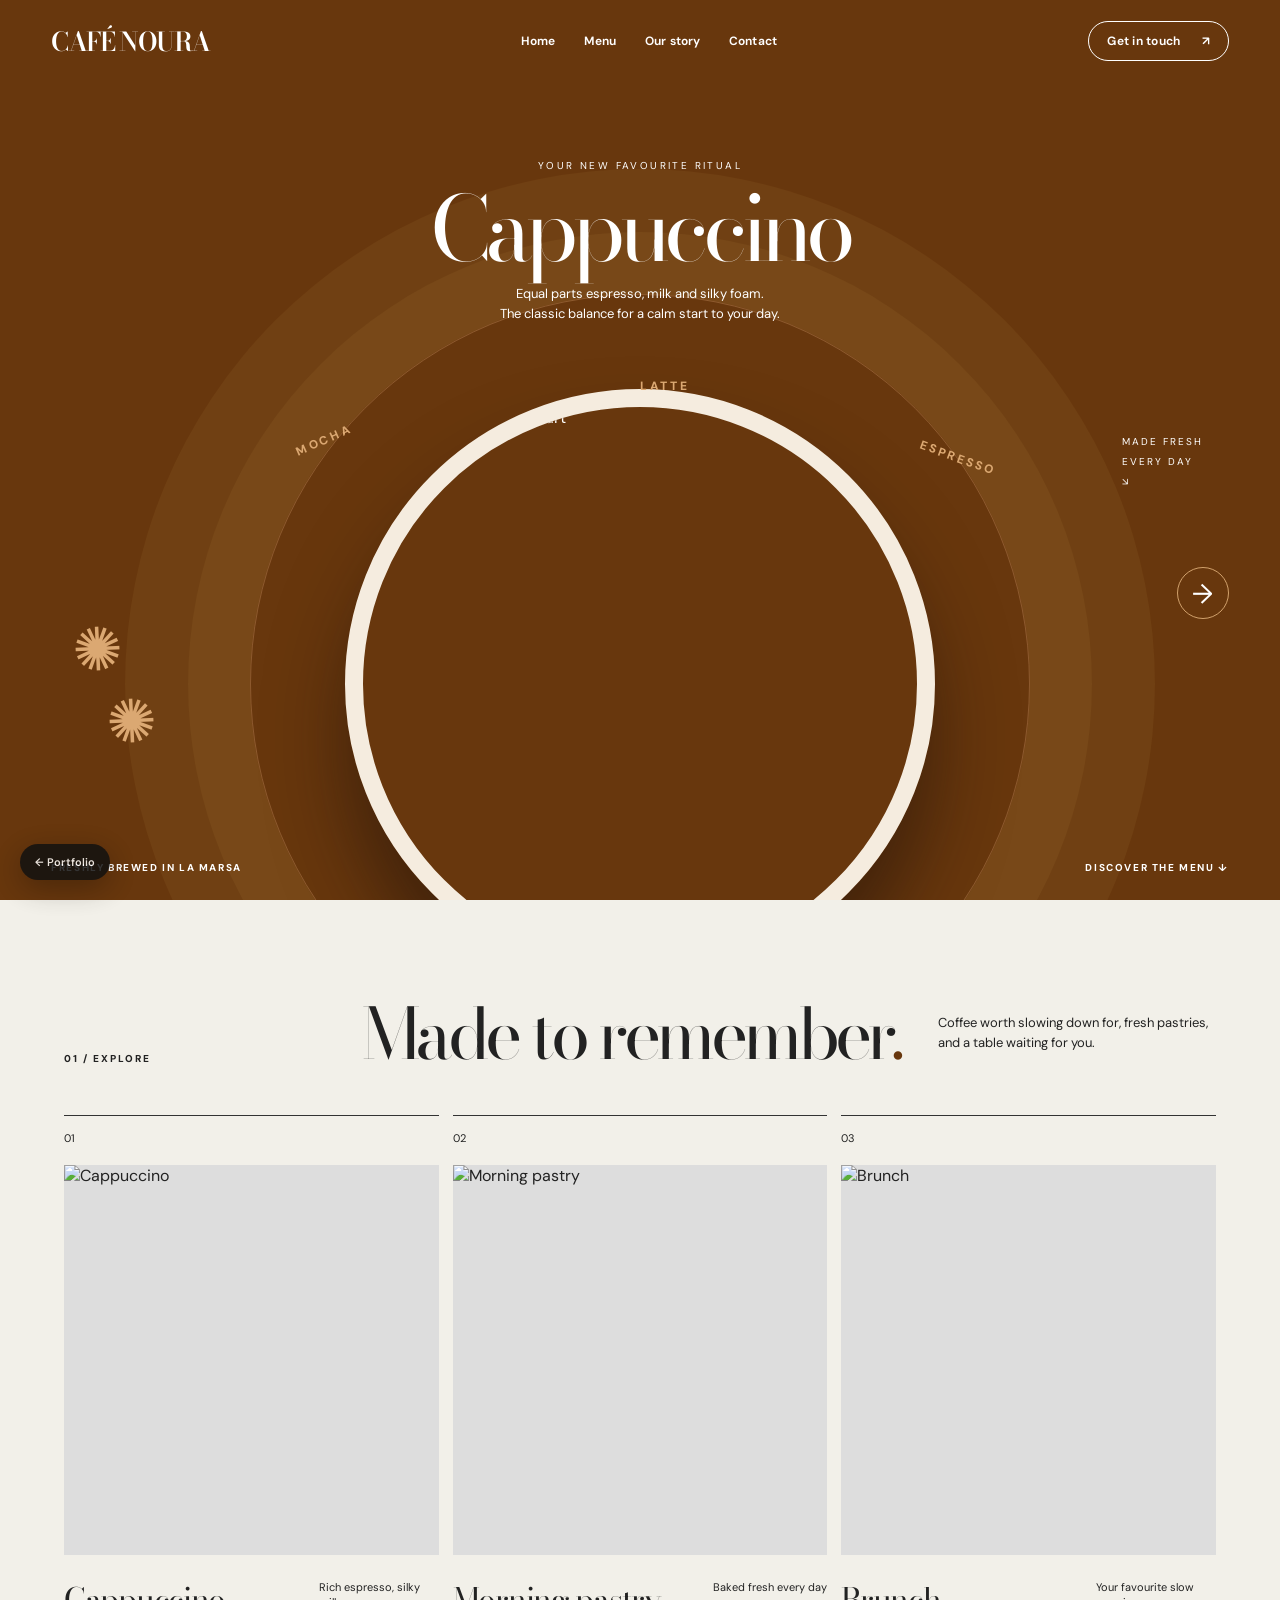
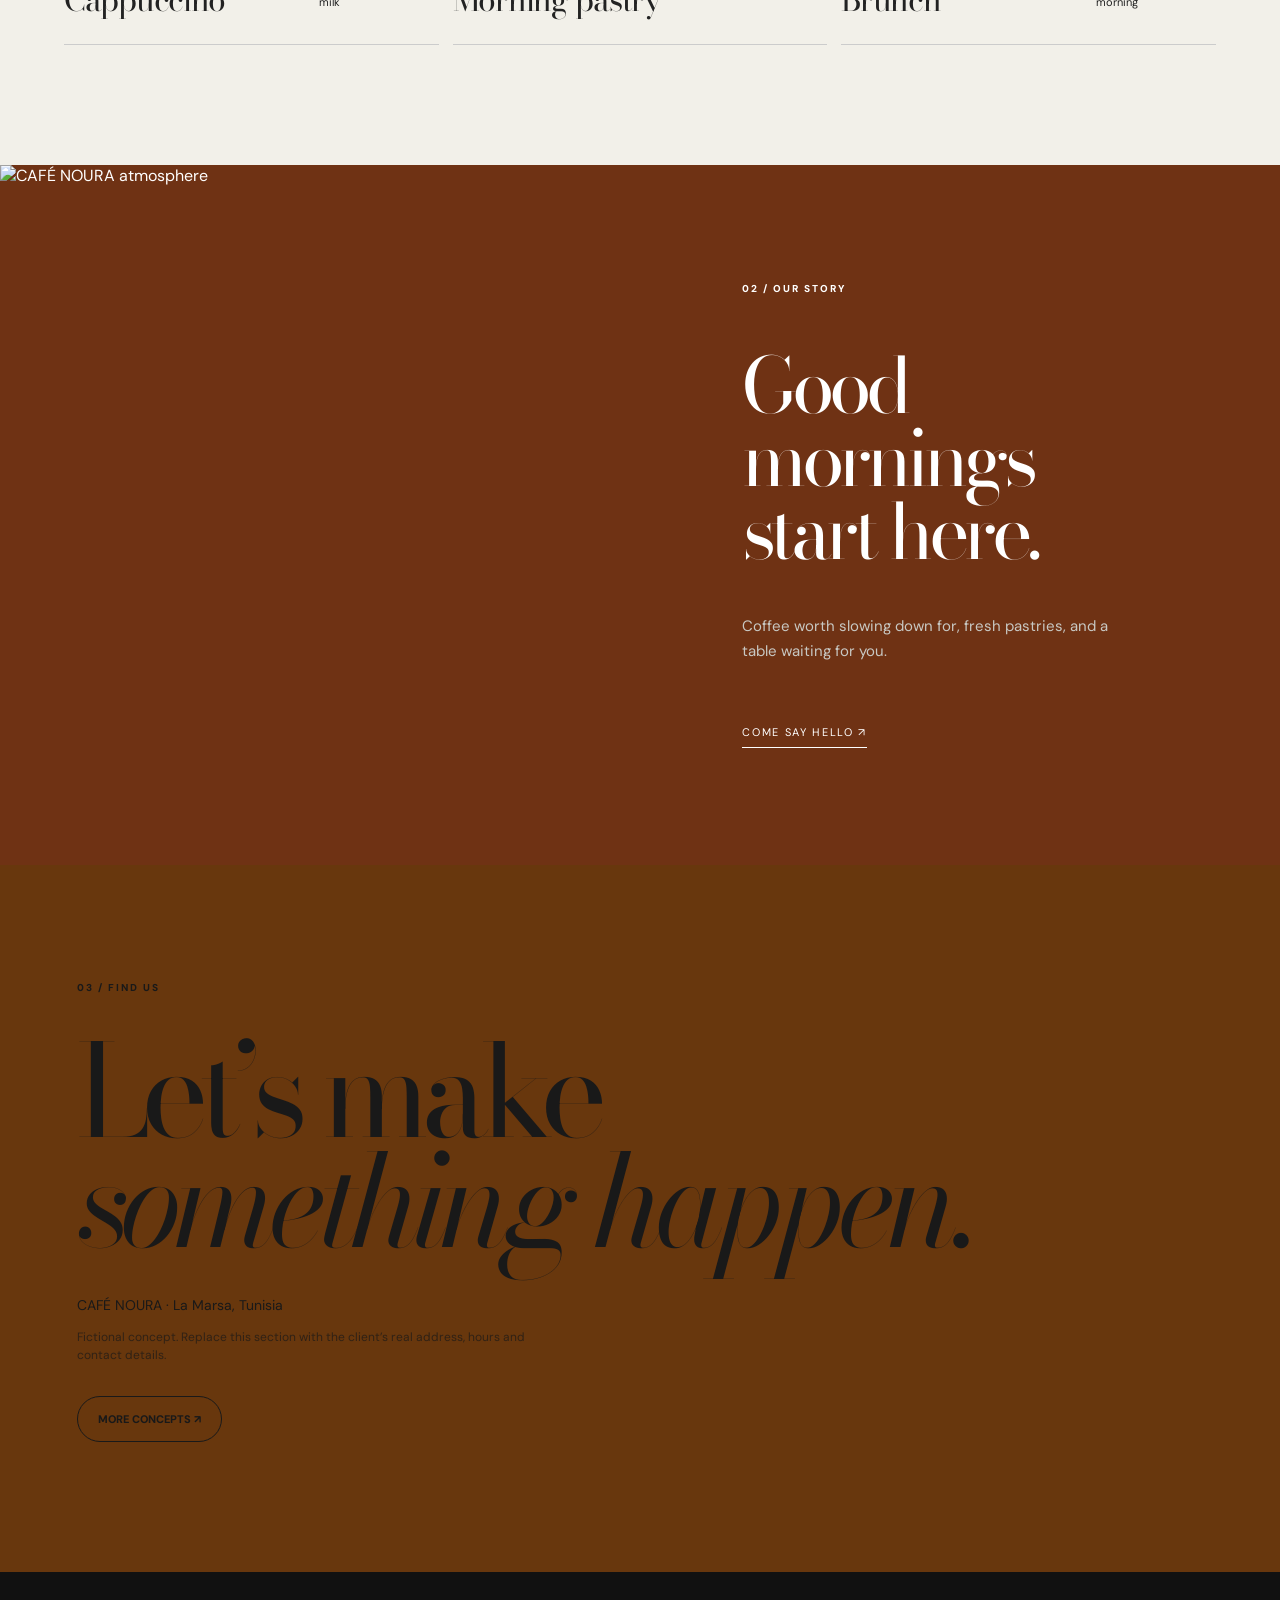
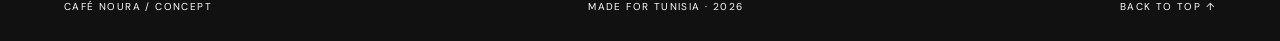
==== demo.html @ c7e1e4da "Refresh published Brasa assets and portfolio preview" ====
<!doctype html>
<html lang="en">
<head>
  <meta charset="utf-8">
  <meta name="viewport" content="width=device-width, initial-scale=1">
  <meta name="theme-color" content="#111111">
  <meta name="description" content="A fictional website concept for a Tunisian business.">
  <title>Website concept — Ahmed Htira</title>
  <link rel="preconnect" href="https://fonts.googleapis.com">
  <link rel="preconnect" href="https://fonts.gstatic.com" crossorigin>
  <link href="https://fonts.googleapis.com/css2?family=Archivo+Black&family=Bodoni+Moda:ital,opsz,wght@0,6..96,400;1,6..96,400&family=DM+Sans:wght@400;500;600;700;800;900&display=swap" rel="stylesheet">
  <link rel="stylesheet" href="demo-v2.css?v=5">
</head>
<body>
  <a class="back-portfolio" href="index.html#work">← Portfolio</a>
  <main id="app"></main>
  <script src="data-v2.js?v=5"></script>
  <script src="demo-v2.js?v=4"></script>
</body>
</html>
---- demo-v2.css ----
:root{font-family:"DM Sans",sans-serif;color:#161714;background:#f2f0e9;scroll-behavior:smooth}
*{box-sizing:border-box}body{margin:0}a{color:inherit;text-decoration:none}img{display:block;width:100%;height:100%;object-fit:cover}button{font:inherit}
.demo-body{overflow-x:hidden}.design{overflow:hidden}.hero{position:relative;min-height:760px;height:100svh;max-height:1050px;isolation:isolate;overflow:hidden}.hero h1,.hero p{margin:0}
.brand-nav{position:absolute;z-index:25;top:0;left:0;right:0;min-height:82px;padding:20px clamp(24px,4vw,72px);display:flex;align-items:center;justify-content:space-between;gap:22px;color:inherit;font-size:12px;font-weight:650;letter-spacing:.02em}
.brand-nav .brand{font-size:22px;font-weight:850;letter-spacing:-.07em;white-space:nowrap}.brand-nav nav{display:flex;gap:28px;align-items:center}.brand-nav nav a{transition:opacity .2s}.brand-nav nav a:hover{opacity:.55}.nav-action{border:1px solid currentColor;border-radius:60px;padding:11px 18px;white-space:nowrap}.nav-action span{margin-left:18px}.nav-light{color:white}
.hero-foot{position:absolute;z-index:8;bottom:26px;left:4vw;right:4vw;display:flex;justify-content:space-between;font-size:10px;font-weight:750;letter-spacing:.16em}
.back-portfolio{position:fixed;bottom:20px;left:20px;z-index:100;background:#111;color:#fff;padding:11px 15px;border-radius:50px;font:600 11px "DM Sans",sans-serif;box-shadow:0 8px 30px #0005;opacity:.85}.back-portfolio:hover{opacity:1}
.hero-lowlight{background:#090907;color:#f6f0e6}.hero-lowlight .brand-nav{background:#eee7db;color:#171511;min-height:74px}.hero-lowlight .brand{font-family:"Bodoni Moda",serif;font-weight:500;letter-spacing:-.08em;font-size:31px}.hero-lowlight .nav-action{border-color:#111}
.low-gallery{position:absolute;inset:74px 0 0;display:grid;grid-template-columns:28% 44% 28%;filter:brightness(.56)}.low-panel{background-size:cover;background-position:center}.low-left{background-position:65% center;filter:sepia(.3)}.low-center{filter:saturate(1.15)}.low-right{background-position:20% center;filter:hue-rotate(25deg)}
.hero-lowlight:after{content:"";position:absolute;inset:45% 0 0;background:linear-gradient(transparent,#080706dd 75%)}.low-topnote{position:absolute;top:118px;left:4%;right:4%;z-index:4;display:flex;justify-content:space-between;font-size:11px;letter-spacing:.24em}.low-wordmark{position:absolute;left:50%;top:30%;transform:translate(-50%,-50%);z-index:3;display:flex;gap:.12em;font-family:"Bodoni Moda",serif;font-size:clamp(105px,16vw,290px);font-weight:400;line-height:.8;letter-spacing:-.12em;white-space:nowrap;mix-blend-mode:screen;opacity:.9}.low-caption{position:absolute;bottom:96px;left:7%;right:7%;z-index:5;display:flex;align-items:end;justify-content:space-between}.low-caption p{font-size:11px;letter-spacing:.3em;margin-bottom:20px}.low-caption h1{font:400 clamp(65px,9.8vw,170px)/.82 "Bodoni Moda",serif;letter-spacing:-.08em}.low-caption h1 i{font-weight:400}.round-arrow{display:grid;place-items:center;border:1px solid #fffc;width:90px;height:90px;border-radius:50%;font-size:35px;transition:background .3s}.round-arrow:hover{background:#fff;color:#111}
.hero-aura{background:#050606;color:#f7f4ed}.hero-aura .brand{font-family:"Bodoni Moda",serif;letter-spacing:-.05em;font-weight:400;font-size:27px}.aura-image{position:absolute;inset:25% 19% 0;background-size:cover;background-position:center 64%;filter:grayscale(.3) brightness(.5)}.aura-shade{position:absolute;inset:0;background:linear-gradient(90deg,#050606 0%,transparent 30%,transparent 75%,#050606 100%),linear-gradient(0deg,#050606 0%,transparent 55%,#05060699 100%)}.aura-topline{position:absolute;top:123px;left:0;right:0;text-align:center;font-size:10px;letter-spacing:.32em}.aura-topline span{padding:0 20px}.hero-aura h1{position:absolute;z-index:3;top:18%;left:0;right:0;text-align:center;font:400 clamp(76px,10.5vw,170px)/.86 "Bodoni Moda",serif;letter-spacing:-.075em}.hero-aura h1 em{font-size:.49em;font-style:italic;letter-spacing:-.05em}.aura-left,.aura-right{position:absolute;z-index:4;bottom:105px;width:260px}.aura-left{left:5%}.aura-right{right:5%;text-align:right}.aura-left small,.aura-right small{font-size:10px;letter-spacing:.18em}.aura-left strong{display:block;font:400 36px "Bodoni Moda",serif;margin:20px 0 8px}.aura-left p,.aura-right p{font-size:12px;line-height:1.5;color:#c5c2bb}.aura-right a{display:inline-block;border-bottom:1px solid #e2d8c8;margin-top:25px;font-size:10px;letter-spacing:.13em;padding-bottom:7px}
.hero-brasa{background:#68370d;color:#fff}.hero-brasa .brand{font:600 26px "Bodoni Moda",serif;letter-spacing:-.06em}.brasa-heading{position:absolute;z-index:5;top:17%;width:100%;text-align:center}.brasa-heading small{font-size:10px;letter-spacing:.24em}.brasa-heading h1{font:400 clamp(65px,7vw,120px)/1 "Bodoni Moda",serif;letter-spacing:-.07em;margin:10px 0}.brasa-heading p{font-size:13px;line-height:1.55;max-width:440px;margin:auto}.brasa-ring{position:absolute;left:50%;top:76%;width:min(70vw,780px);aspect-ratio:1;transform:translate(-50%,-50%);border:1px solid #ae794b88;border-radius:50%;box-shadow:0 0 0 62px #c0915118,0 0 0 125px #c0915118}.brasa-cup{position:absolute;z-index:3;left:50%;top:76%;width:min(51vw,590px);aspect-ratio:1;transform:translate(-50%,-50%);border-radius:50%;overflow:hidden;box-shadow:0 55px 75px #1f100a88;border:18px solid #f5ecdf}.brasa-cup img{object-position:center}.coffee-word{position:absolute;z-index:4;color:#dba872;font-size:12px;letter-spacing:.22em;font-weight:800}.word-one{left:23%;top:48%;transform:rotate(-24deg)}.word-two{right:22%;top:50%;transform:rotate(20deg)}.word-three{top:42%;left:50%}.brasa-beans{position:absolute;left:7%;bottom:15%;font-size:60px;color:#dba872;transform:rotate(-25deg)}.brasa-side{position:absolute;right:6%;top:48%;font-size:10px;line-height:2;letter-spacing:.2em}.brasa-next{position:absolute;right:4%;top:63%;border:1px solid #d1a16c;border-radius:50%;width:52px;height:52px;display:grid;place-items:center;color:#fff;font-size:27px}
.hero-bruma{background:#dce3f6;color:#151a34}.hero-bruma .brand{font-weight:700;letter-spacing:-.09em;font-size:27px}.bruma-giant{position:absolute;top:24%;left:1.5%;font-size:clamp(130px,18vw,300px);font-weight:800;letter-spacing:-.095em;line-height:.76;white-space:nowrap;color:#b7c2e5}.bruma-figures{position:absolute;inset:18% 9% 17%;display:flex;justify-content:center;align-items:end;gap:2vw}.bruma-figure{position:relative;width:27%;height:70%;overflow:hidden;filter:drop-shadow(0 25px 20px #38436b30)}.bruma-figure img{object-position:center top;mix-blend-mode:multiply}.figure-one{height:69%;transform:translateY(-8%)}.figure-two{height:96%;z-index:3;width:35%}.figure-three{height:76%;transform:translateY(-4%)}.bruma-bottom{position:absolute;z-index:7;bottom:3%;left:4%;right:4%;display:flex;justify-content:space-between;align-items:end}.bruma-bottom span{font-size:10px;letter-spacing:.2em}.bruma-bottom h1{font-size:clamp(44px,6vw,94px);line-height:.95;letter-spacing:-.07em;margin:12px 0}.bruma-bottom p{font-size:12px;max-width:310px}.bruma-explore{font-size:11px;letter-spacing:.16em;border-bottom:1px solid #151a34;padding:0 0 10px}.bruma-explore span{margin-left:30px}
.hero-ripe{background:radial-gradient(circle at 60% 50%,#546621,#243b16 58%,#142510);color:#f6f5d9}.hero-ripe .brand{font-weight:900;font-size:30px;letter-spacing:-.08em}.ripe-giant{position:absolute;top:18%;left:3%;right:0;font-size:clamp(140px,18vw,320px);font-weight:950;letter-spacing:-.09em;line-height:.81;color:#9bba4840;white-space:nowrap}.ripe-glass{position:absolute;z-index:3;right:15%;top:18%;width:38%;height:68%;border-radius:210px 210px 24px 24px;overflow:hidden;box-shadow:0 32px 85px #0b150eaa;transform:rotate(-5deg)}.ripe-glass img{object-position:center;filter:saturate(1.45)}.ripe-copy{position:absolute;z-index:5;left:5%;top:46%;max-width:480px}.ripe-copy small{font-size:10px;letter-spacing:.25em}.ripe-copy h1{font:800 clamp(52px,6vw,100px)/.93 "DM Sans",sans-serif;letter-spacing:-.08em;margin:22px 0}.ripe-copy h1 em{font:italic 400 1.04em "Bodoni Moda",serif}.ripe-copy p{max-width:320px;font-size:13px;line-height:1.55}.ripe-copy a{display:inline-block;margin-top:25px;background:#d9e68c;color:#16250c;border-radius:40px;padding:14px 20px;font-size:11px;font-weight:800}.ripe-fruit{position:absolute;color:#c43334;text-shadow:8px 14px 15px #081607;z-index:6}.fruit-one{top:19%;right:8%;font-size:94px}.fruit-two{bottom:17%;right:4%;font-size:47px}.fruit-three{top:24%;left:4%;font-size:34px}.ripe-flavours{position:absolute;z-index:5;right:4%;bottom:5%;display:flex;gap:22px;font-size:9px;letter-spacing:.14em}
.hero-vyre{background:#e9c5b2;color:#411e18}.hero-vyre .brand{font:italic 32px "Bodoni Moda",serif;letter-spacing:-.07em}.vyre-top{position:absolute;top:17%;left:6%;right:6%;display:flex;justify-content:space-between;font-size:10px;letter-spacing:.2em}.vyre-rail{position:absolute;left:9%;right:9%;top:25%;height:3px;background:#7e564c}.vyre-rail:before,.vyre-rail:after{content:"";position:absolute;top:-10px;height:25px;width:2px;background:#7e564c}.vyre-rail:after{right:0}.vyre-hangers{position:absolute;top:25%;left:16%;right:16%;display:flex;justify-content:space-between;font-size:45px;color:#7b574d;opacity:.8}.vyre-product{position:absolute;z-index:4;top:29%;left:50%;transform:translateX(-50%);height:48%;width:35%;max-width:500px;filter:drop-shadow(20px 24px 12px #7b4b3b55);clip-path:polygon(10% 0,90% 0,100% 10%,100% 100%,0 100%,0 10%)}.vyre-product img{object-position:center 40%}.vyre-name{position:absolute;z-index:5;top:55%;left:8%;font:italic clamp(50px,8vw,130px) "Bodoni Moda",serif;letter-spacing:-.09em;color:#a56d5e;opacity:.7}.vyre-bottom{position:absolute;z-index:6;bottom:8%;left:0;right:0;text-align:center}.vyre-bottom span{font-size:10px;letter-spacing:.2em}.vyre-bottom h1{font:italic 400 clamp(50px,6vw,100px) "Bodoni Moda",serif;letter-spacing:-.07em;margin:8px}.vyre-bottom a{font-size:10px;letter-spacing:.15em;border-bottom:1px solid currentColor;padding-bottom:7px}
.hero-bruta{background:#f0e4c8;color:#c42529;background-image:repeating-linear-gradient(70deg,#d6c5a119 0 2px,transparent 2px 7px)}.hero-bruta .brand{font-size:29px;font-weight:1000;letter-spacing:-.09em}.hero-bruta .nav-action{background:#c42529;color:#fff;border-color:#c42529}.bruta-top{position:absolute;top:16%;left:5%;right:5%;display:flex;justify-content:space-between;font-size:10px;font-weight:800;letter-spacing:.16em}.hero-bruta h1{position:absolute;top:22%;left:0;right:0;text-align:center;font:1000 clamp(98px,14vw,240px)/.78 "Archivo Black",sans-serif;letter-spacing:-.095em;color:transparent;-webkit-text-stroke:3px #c42529;text-shadow:3px 3px #f0e4c8}.hero-bruta h1 em{font-style:normal;color:#c42529;-webkit-text-stroke:0}.bruta-burger{position:absolute;z-index:5;top:42%;left:50%;transform:translateX(-50%) rotate(-5deg);width:min(45vw,620px);height:43%;border-radius:50%;overflow:hidden;filter:drop-shadow(20px 30px 20px #925d4b66)}.bruta-burger img{object-position:center}.bruta-label{position:absolute;z-index:7;font:800 17px "Archivo Black";letter-spacing:-.04em}.bruta-label i{font-size:38px;font-style:normal}.label-a{left:11%;top:52%}.label-b{right:9%;top:58%}.label-c{left:14%;top:75%}.bruta-bottom{position:absolute;z-index:8;bottom:4%;left:5%;right:5%;display:flex;justify-content:space-between;align-items:end}.bruta-bottom strong{font:1000 clamp(50px,7vw,110px) "Archivo Black";letter-spacing:-.09em}.bruta-bottom p{font-size:13px;max-width:180px}.bruta-bottom a{border:2px solid #c42529;padding:15px;border-radius:30px;font-size:11px;font-weight:800}
.hero-bocado{background:#efb08f;color:#173619}.hero-bocado .brand{font:900 24px Georgia,serif;letter-spacing:-.08em}.hero-bocado .nav-action{border:0;background:#173619;color:#fff}.bocado-title{position:absolute;top:20%;left:2%;font:900 clamp(170px,22vw,370px)/.9 Georgia,serif;letter-spacing:-.105em;white-space:nowrap}.bocado-plate{position:absolute;z-index:4;left:50%;top:63%;width:min(54vw,740px);aspect-ratio:1;transform:translate(-50%,-50%);border:22px solid #ebe5d3;border-radius:50%;overflow:hidden;box-shadow:15px 32px 24px #6a3b2260}.bocado-plate img{object-position:center}.bocado-side{position:absolute;z-index:3;width:27vw;aspect-ratio:1;border:13px solid #eee3cf;border-radius:50%;overflow:hidden;top:69%;box-shadow:10px 20px 20px #6a3b2240}.side-left{left:-11%}.side-right{right:-11%}.bocado-bottom{position:absolute;z-index:6;left:5%;bottom:5%;color:#fff;text-shadow:0 2px 12px #1e331e66}.bocado-bottom span{font-size:10px;letter-spacing:.2em}.bocado-bottom h1{font:400 clamp(45px,6vw,85px)/1 "Bodoni Moda",serif;margin:10px 0}.bocado-bottom a{font-size:10px;font-weight:800;letter-spacing:.15em}
.hero-aether{background:#d8d8d8;color:#121212}.hero-aether .brand{font-size:25px;letter-spacing:.15em;font-weight:900}.hero-aether .nav-action{background:#111;color:#fff;border-color:#111}.aether-heading{position:absolute;z-index:6;top:18%;left:5%}.aether-heading span{font-size:10px;letter-spacing:.23em}.aether-heading h1{font:750 clamp(52px,6vw,100px)/.94 "DM Sans",sans-serif;letter-spacing:-.08em;margin:15px 0 24px}.aether-heading a{font-size:10px;letter-spacing:.13em;border-bottom:1px solid currentColor;padding-bottom:7px}.aether-people{position:absolute;z-index:2;top:9%;right:10%;width:54%;height:70%;display:flex;justify-content:center;filter:grayscale(.2)}.aether-people>div{width:46%;overflow:hidden;mask-image:linear-gradient(black 75%,transparent)}.aether-people>div:last-child{transform:translate(-15%,7%)}.aether-people img{object-position:center top}.aether-cards{position:absolute;z-index:7;left:4%;right:4%;bottom:5%;display:grid;grid-template-columns:repeat(4,1fr);gap:10px}.aether-cards a{height:265px;padding:13px;background:#b9b9b9b8;backdrop-filter:blur(12px);border:1px solid #ffffff99;border-radius:15px;display:flex;flex-direction:column;transition:transform .25s}.aether-cards a:hover{transform:translateY(-9px)}.aether-cards span,.aether-cards small{font-size:10px;letter-spacing:.1em}.aether-cards a>div{height:69%;margin:7px 0;overflow:hidden;border-radius:8px}.aether-cards strong{font-size:16px;letter-spacing:-.05em}.aether-cards small{margin-top:auto}
.detail-section{padding:100px clamp(22px,5vw,84px) 120px;background:#f2f0e9;color:#222}.detail-heading{display:grid;grid-template-columns:1fr 2fr 1fr;gap:20px;align-items:end;margin-bottom:50px}.detail-heading>span,.story-text>span,.contact-section>span{font-size:10px;font-weight:800;letter-spacing:.2em}.detail-heading h2{font:400 clamp(50px,5.5vw,95px)/.9 "Bodoni Moda",serif;letter-spacing:-.065em;margin:0}.detail-heading h2 em{color:var(--theme-accent)}.detail-heading p{font-size:13px;line-height:1.5;max-width:300px}.detail-grid{display:grid;grid-template-columns:repeat(3,1fr);gap:14px}.detail-card{border-top:1px solid #333;padding-top:15px}.card-index{font-size:11px;margin-bottom:20px}.card-media{height:390px;overflow:hidden;background:#ddd}.card-media img{transition:transform .6s}.detail-card:hover img{transform:scale(1.045)}.card-copy{display:flex;justify-content:space-between;gap:10px;align-items:start;border-bottom:1px solid #ccc;padding:20px 0}.card-copy h3{font:400 32px "Bodoni Moda",serif;letter-spacing:-.04em;margin:0}.card-copy p{font-size:11px;line-height:1.4;max-width:120px;margin:5px 0}
.story-section{min-height:700px;display:grid;grid-template-columns:1fr 1fr;background:#171916;color:#fff}.story-image{min-height:620px;overflow:hidden}.story-text{padding:8vw;display:flex;flex-direction:column;justify-content:center}.story-text h2{font:400 clamp(55px,6vw,100px)/.95 "Bodoni Moda",serif;letter-spacing:-.065em;margin:55px 0 30px}.story-text p{max-width:400px;font-size:15px;line-height:1.7;color:#c8c8c3}.story-text a{align-self:flex-start;margin-top:45px;font-size:11px;letter-spacing:.15em;border-bottom:1px solid white;padding-bottom:8px}
.contact-section{background:var(--theme-accent);padding:110px 6vw 130px;min-height:600px;color:#191919}.contact-section h2{font:400 clamp(80px,10vw,170px)/.86 "Bodoni Moda",serif;letter-spacing:-.07em;margin:40px 0}.contact-section h2 em{font-weight:400}.contact-section p{font-size:14px}.contact-section .demo-note{max-width:450px;font-size:12px;line-height:1.5;opacity:.7}.contact-section a{display:inline-block;margin-top:20px;border:1px solid currentColor;border-radius:50px;padding:15px 20px;font-size:11px;font-weight:800}.design-footer{background:#111;color:#fff;display:flex;justify-content:space-between;padding:28px 5%;font-size:10px;letter-spacing:.14em}
.design-lowlight .detail-section,.design-aura .detail-section{background:#171715;color:#fff}.design-lowlight .story-section{background:#3b2620}.design-aura .story-section{background:#b7a78d;color:#111}.design-brasa .story-section{background:#6f3214}.design-bruma .story-section{background:#3e4d7f}.design-ripe .story-section{background:#293d17}.design-vyre .story-section{background:#7d4c40}.design-bruta .story-section{background:#a82125}.design-bocado .story-section{background:#173619}.design-aether .story-section{background:#363636}
@media(max-width:900px){.brand-nav nav{display:none}.brand-nav{padding:18px 22px}.hero{min-height:680px}.aura-left,.aura-right{bottom:82px;width:180px}.hero-aura h1{top:25%}.bruma-giant{top:30%}.bruma-figures{inset:20% 4% 17%}.bruta-label{display:none}.detail-heading{grid-template-columns:1fr}.detail-heading h2{font-size:70px}.detail-grid{grid-template-columns:repeat(2,1fr)}.detail-card:nth-child(3){display:none}.story-text{padding:6vw}.story-text h2{font-size:60px}}
@media(max-width:600px){.hero{min-height:670px;height:100svh;max-height:none}.brand-nav{min-height:68px}.brand-nav .brand{font-size:20px}.nav-action{padding:10px 12px;font-size:10px}.nav-action span{margin-left:5px}.hero-foot{font-size:8px;bottom:18px}.back-portfolio{bottom:12px;left:12px;padding:9px 11px;font-size:10px}
.low-gallery{inset:68px 0 0;grid-template-columns:15% 70% 15%}.low-wordmark{top:38%;font-size:23vw;letter-spacing:-.11em}.low-topnote{top:100px;font-size:8px}.low-caption{bottom:85px;left:6%;right:6%}.low-caption h1{font-size:68px}.low-caption p{font-size:8px}.round-arrow{width:54px;height:54px;font-size:25px}
.aura-image{inset:27% 0 8%}.aura-topline{top:104px;font-size:8px}.hero-aura h1{top:20%;font-size:20vw}.aura-left{bottom:80px;left:6%;width:160px}.aura-left strong{font-size:26px}.aura-right{right:6%;bottom:105px;width:120px}.aura-right p{font-size:10px}.aura-right a{font-size:8px}.aura-left small,.aura-right small{font-size:8px}
.brasa-heading{top:17%}.brasa-heading h1{font-size:17vw}.brasa-heading p{font-size:11px;padding:0 30px}.brasa-cup{width:85vw;top:68%;border-width:12px}.brasa-ring{top:68%;width:110vw}.coffee-word,.brasa-side,.brasa-beans{display:none}.brasa-next{right:4%;top:58%}
.bruma-giant{top:30%;font-size:25vw}.bruma-figures{inset:22% -10% 16%;gap:0}.bruma-figure{width:32%;height:55%}.figure-two{width:44%;height:80%}.bruma-bottom{bottom:5%}.bruma-bottom h1{font-size:11vw}.bruma-bottom p{font-size:10px;max-width:190px}.bruma-explore{font-size:9px;max-width:95px;text-align:right}
.ripe-giant{top:22%;font-size:23vw}.ripe-glass{right:-4%;top:21%;width:67%;height:55%;transform:rotate(-6deg)}.ripe-copy{top:52%;left:5%;max-width:67%;}.ripe-copy h1{font-size:11vw}.ripe-copy p{font-size:10px;max-width:180px}.ripe-copy a{font-size:9px;padding:10px}.ripe-fruit{display:none}.ripe-flavours{left:5%;right:5%;bottom:6%;justify-content:space-between;gap:4px;font-size:7px}
.vyre-top{top:15%;font-size:8px}.vyre-rail{top:26%}.vyre-hangers{top:26%;font-size:22px}.vyre-product{top:30%;height:44%;width:65%}.vyre-name{top:57%;font-size:16vw}.vyre-bottom{bottom:8%}.vyre-bottom h1{font-size:13vw}
.bruta-top{top:15%;font-size:8px}.hero-bruta h1{top:25%;font-size:20vw;-webkit-text-stroke:1.5px #c42529}.bruta-burger{width:85vw;height:35%;top:48%}.bruta-bottom{bottom:7%}.bruta-bottom strong{font-size:12vw}.bruta-bottom p{display:none}.bruta-bottom a{font-size:9px;padding:10px}
.bocado-title{font-size:25vw;top:29%;left:0}.bocado-plate{width:93vw;top:59%;border-width:12px}.bocado-side{width:36vw;top:67%;border-width:6px}.bocado-bottom{bottom:5%}.bocado-bottom h1{font-size:9vw}
.aether-heading{top:16%}.aether-heading h1{font-size:12vw}.aether-heading a{font-size:9px}.aether-people{width:76%;right:-12%;top:22%;height:54%}.aether-cards{left:3%;right:3%;bottom:4%;grid-template-columns:repeat(2,1fr)}.aether-cards a{height:115px;padding:6px}.aether-cards a:nth-child(n+3){display:none}.aether-cards a>div{height:60%}.aether-cards strong{font-size:11px}.aether-cards span,.aether-cards small{font-size:7px}
.detail-section{padding:70px 20px}.detail-heading h2{font-size:58px}.detail-grid{grid-template-columns:1fr}.detail-card:nth-child(3){display:block}.card-media{height:370px}.story-section{display:block}.story-image{min-height:420px;height:420px}.story-text{min-height:460px;padding:45px 25px}.story-text h2{font-size:58px;margin:35px 0 20px}.contact-section{padding:75px 23px 95px;min-height:520px}.contact-section h2{font-size:15vw}.design-footer{padding:28px 20px;gap:16px;flex-wrap:wrap;font-size:8px}}
@media(prefers-reduced-motion:reduce){*,*:before,*:after{scroll-behavior:auto!important;transition:none!important;animation:none!important}}
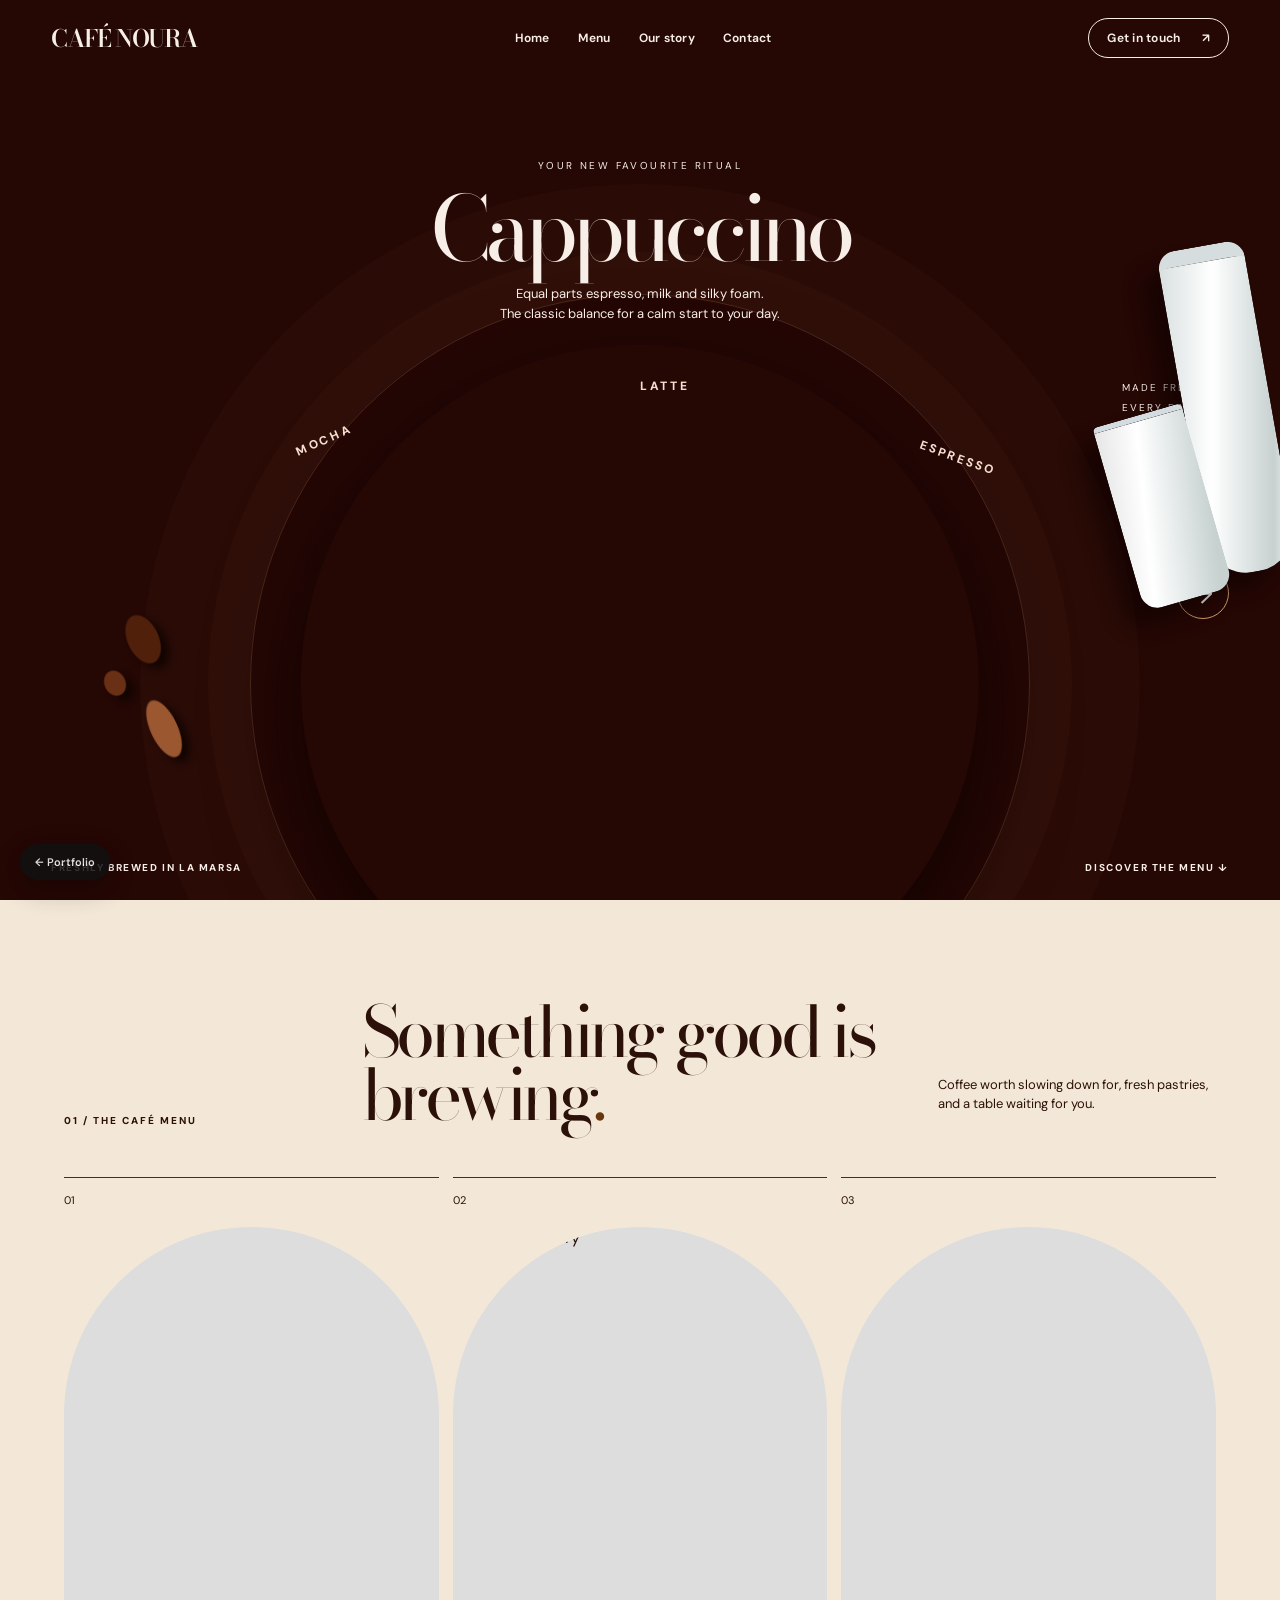
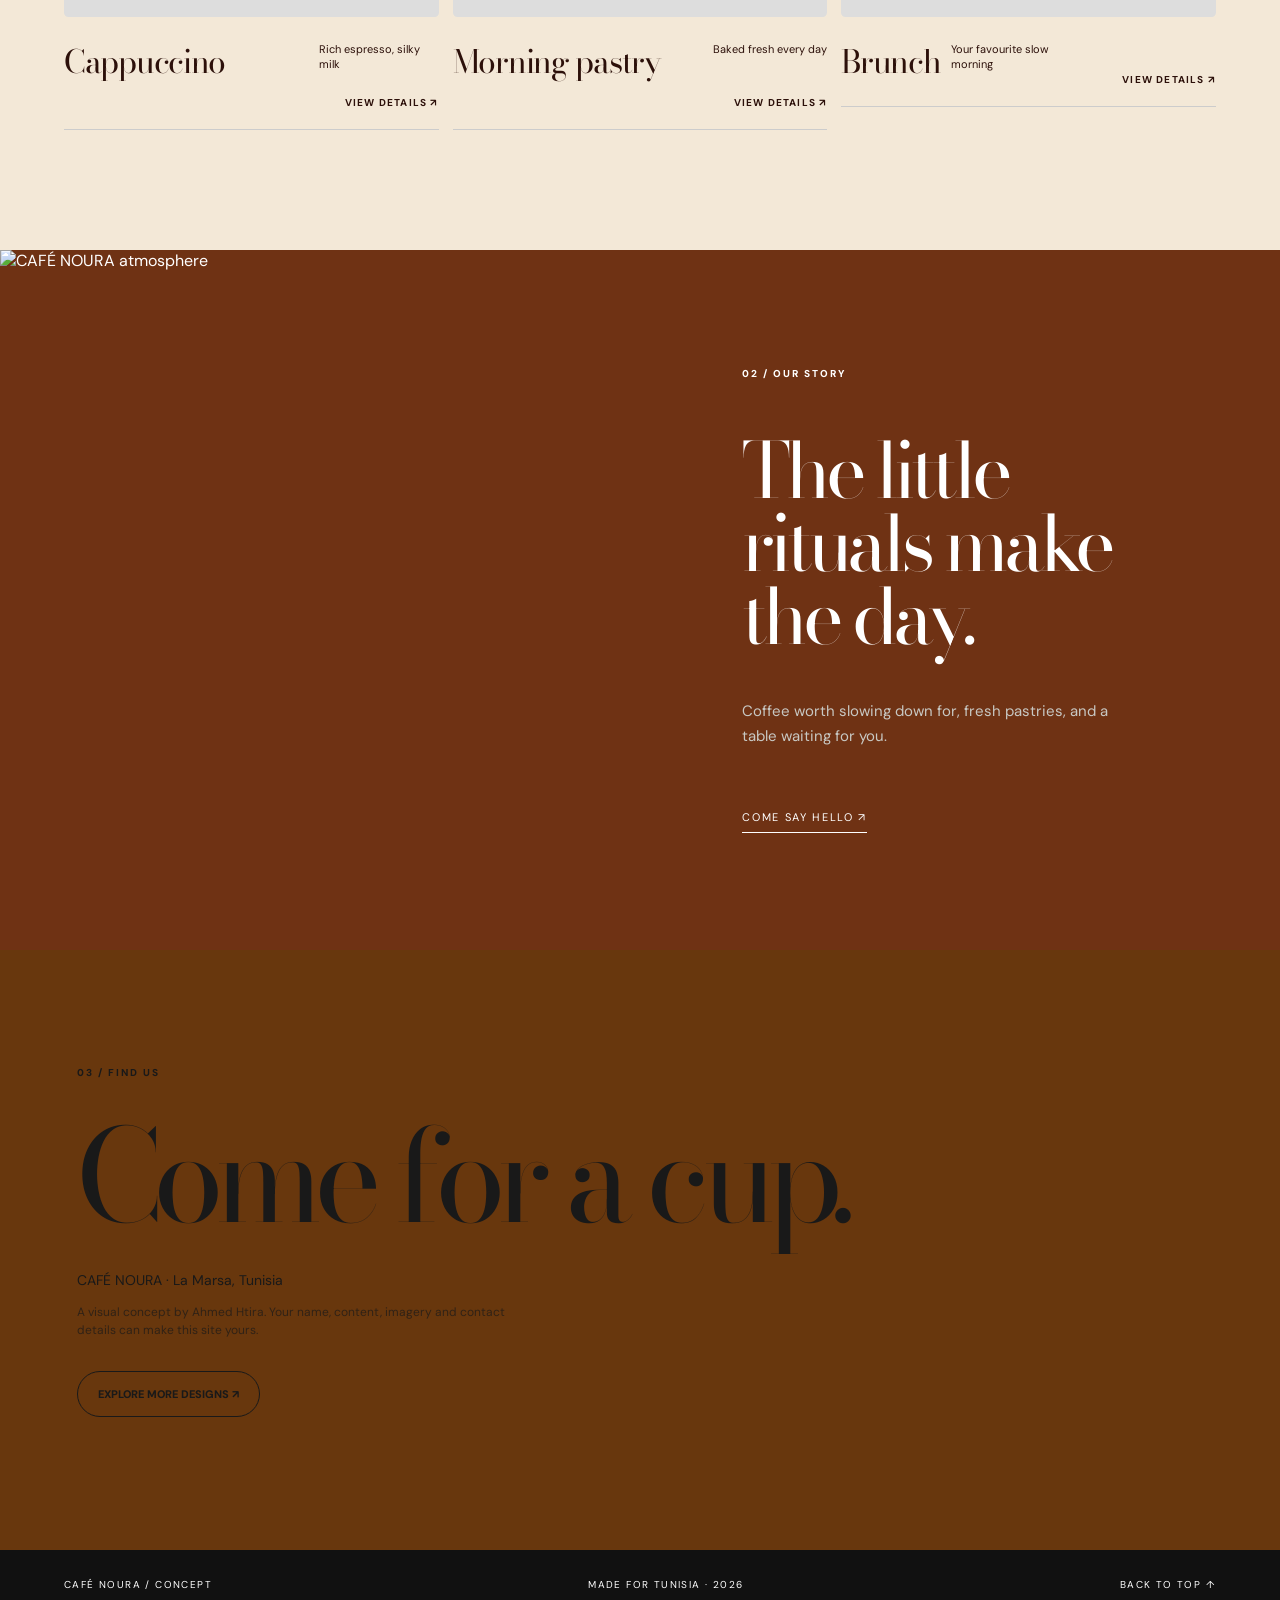
==== commit a39df3c3: "Refine portfolio and template compositions" ====
--- a/demo.html
+++ b/demo.html
@@ -9,12 +9,16 @@
   <link rel="preconnect" href="https://fonts.googleapis.com">
   <link rel="preconnect" href="https://fonts.gstatic.com" crossorigin>
   <link href="https://fonts.googleapis.com/css2?family=Archivo+Black&family=Bodoni+Moda:ital,opsz,wght@0,6..96,400;1,6..96,400&family=DM+Sans:wght@400;500;600;700;800;900&display=swap" rel="stylesheet">
-  <link rel="stylesheet" href="demo-v2.css?v=5">
+  <link rel="stylesheet" href="demo-v2.css?v=6">
+  <link rel="stylesheet" href="motion-v3.css?v=6">
+  <link rel="stylesheet" href="business-v3.css?v=6">
 </head>
 <body>
   <a class="back-portfolio" href="index.html#work">← Portfolio</a>
   <main id="app"></main>
   <script src="data-v2.js?v=5"></script>
-  <script src="demo-v2.js?v=4"></script>
+  <script src="demo-v2.js?v=6"></script>
+  <script src="business-v3.js?v=6"></script>
+  <script src="motion-v3.js?v=6"></script>
 </body>
 </html>
--- a/motion-v3.css
+++ b/motion-v3.css
@@ -0,0 +1,83 @@
+/* Motion and art direction shared by the portfolio and client concepts. */
+@media (prefers-reduced-motion: no-preference) {
+  .reveal { opacity:0; transform:translateY(48px); transition:opacity .9s cubic-bezier(.2,.7,.2,1),transform .9s cubic-bezier(.2,.7,.2,1); }
+  .reveal.is-visible { opacity:1; transform:translateY(0); }
+  .hero .brand-nav { animation:arrive .9s .1s both; }
+  .hero h1,.hero .brasa-heading,.hero .aether-heading,.hero .ripe-copy,.hero .bocado-title { animation:arrive 1.1s .18s both; }
+  .hero .hero-foot,.hero .bruma-bottom,.hero .vyre-bottom,.hero .bruta-bottom,.hero .bocado-bottom { animation:arrive 1s .65s both; }
+  @keyframes arrive { from {opacity:0;transform:translateY(35px)} to {opacity:1;transform:translateY(0)} }
+  .low-panel { animation:slowZoom 19s ease-in-out infinite alternate; }
+  .low-center { animation-delay:-6s; }
+  .low-right { animation-delay:-11s; }
+  @keyframes slowZoom { from {background-position:48% 50%} to {background-position:55% 54%} }
+  .aura-image { animation:auraBreath 14s ease-in-out infinite alternate; }
+  @keyframes auraBreath {to {transform:scale(1.06);filter:grayscale(.1) brightness(.62)} }
+  .brasa-ring { animation:spinRing 35s linear infinite; }
+  @keyframes spinRing { to {transform:translate(-50%,-50%) rotate(360deg)} }
+  .brasa-cup { animation:coffeeRise 6s ease-in-out infinite alternate; }
+  @keyframes coffeeRise { to {transform:translate(-50%,-51.5%)} }
+  .coffee-word { animation:coffeeDrift 5s ease-in-out infinite alternate; }
+  @keyframes coffeeDrift {to {letter-spacing:.32em;opacity:.7} }
+  .bruma-figure { transition:filter .7s,transform .7s; }
+  .bruma-figures:hover .bruma-figure:not(:hover) {filter:blur(3px) grayscale(.4);transform:scale(.96)}
+  .ripe-glass { animation:ripeFloat 6s ease-in-out infinite alternate; }
+  @keyframes ripeFloat {to {transform:translateY(-22px) rotate(-2deg)} }
+  .ripe-fruit { animation:fruitFloat 4s ease-in-out infinite alternate; }
+  .fruit-two { animation-delay:-1.7s }.fruit-three { animation-delay:-3s }
+  @keyframes fruitFloat {to {transform:translateY(-24px) rotate(14deg)} }
+  .vyre-product { animation:hangSway 7s ease-in-out infinite alternate;transform-origin:top center; }
+  @keyframes hangSway {to {transform:translateX(-50%) rotate(2deg)} }
+  .bruta-burger { animation:burgerFloat 5s ease-in-out infinite alternate; }
+  @keyframes burgerFloat {to {transform:translate(-50%,-16px) rotate(-3deg)} }
+  .bocado-plate { transition:transform 1.1s cubic-bezier(.2,.7,.2,1); }
+  .hero-bocado:hover .bocado-plate {transform:translate(-50%,-50%) rotate(10deg)}
+  .aether-cards a:hover { transform:translateY(-18px) rotate(-1deg); }
+  .intro-line { animation:arrive 1.2s .16s both; }
+  .intro-middle {animation:arrive 1s .55s both}
+  .sticker {animation:stickerIn 1s .8s both,stickerFloat 5s 1.8s ease-in-out infinite alternate}
+  @keyframes stickerIn {from {opacity:0;transform:translateY(50px) rotate(-28deg)}to {opacity:1;transform:rotate(-14deg)}}
+  @keyframes stickerFloat {to {transform:translateY(-10px) rotate(-10deg)}}
+}
+/* Halvo's quiet, centered typography and blue accent. */
+.intro {min-height:690px;height:min(790px,calc(100svh - 90px))}
+.intro-line {font-size:clamp(68px,7vw,116px);letter-spacing:-.075em;line-height:1.04}
+.line-one,.line-two {transform:none}
+.line-two {margin-top:36px}
+.intro-middle {height:64px}
+.intro-middle p {margin:10px 0;font-size:12px}
+.sticker {left:17%;top:86px;width:118px;height:145px;z-index:6}
+.sticker img {height:105px}
+.work {padding-top:78px}
+.section-head {margin-bottom:65px}
+.section-head h2 {font-size:clamp(60px,7vw,115px)}
+.work-card .visual iframe {position:absolute;left:0;top:0;width:1500px;height:820px;transform:scale(var(--thumbnail-scale,.48));transform-origin:top left;border:0;pointer-events:none;background:var(--card-color);opacity:0;transition:opacity .5s}
+.work-card .visual {transition:transform .25s ease-out,box-shadow .3s}
+.work-card:hover .visual {box-shadow:0 26px 45px #0006}
+.work-card .visual img {position:absolute;inset:0}
+.work-card .visual iframe.ready {opacity:1}
+.work-card .visual-title {font:750 clamp(30px,3.5vw,58px)/1 "DM Sans",sans-serif;letter-spacing:-.07em;text-shadow:0 4px 20px #0009}
+.work-card .visual-label {text-shadow:0 2px 8px #000a}
+.work-card .visual:after {pointer-events:none}
+.stage-card.active {filter:brightness(1)}
+.stage-card:not(.active) {filter:brightness(.73)}
+/* Reference details: deep espresso, layered fashion, and quieter editorial composition. */
+.hero-brasa {background:#250704;color:#f6eee7}
+.hero-lowlight:before,.hero-aura:before,.hero-ripe:before {content:"";position:absolute;z-index:4;inset:0;pointer-events:none;background:radial-gradient(circle 340px at var(--px,55%) var(--py,45%),#ffffff0d,transparent 75%);mix-blend-mode:screen}
+.hero-brasa .brand-nav {padding-top:14px}
+.hero-brasa .brand {font-size:24px}
+.brasa-cup {border-width:0;width:min(53vw,690px);box-shadow:0 28px 90px #090101bb}
+.brasa-cup img {transform:scale(1.36)}
+.brasa-ring {border-color:#8c594066;box-shadow:0 0 0 42px #74422914,0 0 0 110px #7442290f}
+.coffee-word {color:#f5ded0}
+.brasa-beans {font-size:0;width:105px;height:155px;background:radial-gradient(ellipse at 28% 40%,#693015 0 10px,transparent 11px),radial-gradient(ellipse at 70% 22%,#51200b 0 15px,transparent 16px),radial-gradient(ellipse at 52% 80%,#9b5730 0 13px,transparent 14px);filter:drop-shadow(5px 8px 5px #100300)}
+.brasa-side {top:42%}
+.brasa-milk {position:absolute;z-index:6;right:-.3%;top:25%;width:13vw;height:42%;pointer-events:none;filter:drop-shadow(-17px 20px 10px #09010177)}
+.brasa-milk:before {content:"";position:absolute;right:8%;top:5%;width:52%;height:83%;border-radius:18px 18px 40px 40px;background:linear-gradient(100deg,#d9dfdf,#fff 38%,#c7d1d0 82%,#fff);border-top:16px solid #d6dddf;transform:rotate(-10deg)}
+.brasa-milk:after {content:"";position:absolute;left:0;bottom:0;width:55%;height:49%;border-radius:5px 5px 18px 18px;background:linear-gradient(100deg,#e6e6e6,#fff 35%,#c6d1d0 90%);border-top:6px solid #d3dce0;transform:rotate(-16deg)}
+.hero-bruma {background:#dfe4f8}
+.bruma-figure {overflow:visible;mask-image:radial-gradient(ellipse 73% 78% at 50% 50%,#000 58%,transparent 100%)}
+.bruma-figure img {object-fit:cover;mix-blend-mode:multiply}
+.bruma-giant {color:#aebfebaa}
+.hero-vyre .vyre-hangers span {font-size:0;width:2px;height:65px;background:#79574e;position:relative}
+.hero-vyre .vyre-hangers span:after {content:"";position:absolute;top:48px;left:-18px;width:38px;height:21px;border:2px solid #79574e;border-top:0;transform:rotate(45deg);border-radius:2px}
+@media(max-width:700px){.intro{height:calc(100svh - 74px);min-height:550px}.intro-line{font-size:12.2vw;line-height:1.03}.line-two{margin-top:24px}.intro-middle{height:60px}.intro-middle p{font-size:9px;padding-left:80px}.sticker{left:4%;top:48px;width:74px;height:95px}.sticker img{height:66px}.work{padding-top:70px}.section-head h2{font-size:12vw}.brasa-milk{width:24vw;top:30%;right:-5%;height:30%}.brasa-cup{width:91vw}.brasa-cup img{transform:scale(1.25)}.work-card .visual iframe{transform:scale(.25)}}
--- a/business-v3.css
+++ b/business-v3.css
@@ -0,0 +1,25 @@
+.design .detail-section{min-height:780px}
+.design .detail-heading h2{max-width:780px}
+.card-open{font:700 10px "DM Sans",sans-serif;letter-spacing:.12em;white-space:nowrap;align-self:end;margin-left:auto}
+.detail-card{cursor:pointer;transition:transform .35s}
+.detail-card:hover{transform:translateY(-8px)}
+.detail-card:focus-visible{outline:3px solid var(--theme-accent);outline-offset:7px}
+.detail-card .card-copy{align-items:start;flex-wrap:wrap}
+.design-brasa .detail-section{background:#f3e8d7;color:#2c100a}
+.design-brasa .card-media{border-radius:250px 250px 6px 6px}
+.design-lowlight .detail-card{border-color:#a9966a}.design-lowlight .card-media{filter:saturate(.7)}
+.design-aura .detail-grid{grid-template-columns:1.4fr 1fr 1fr}.design-aura .detail-card:first-child .card-media{height:480px}
+.design-bruma .detail-section{background:#dce3f6}.design-bruma .card-media{background:#c5cdea}
+.design-ripe .detail-section{background:#e4ebc2}.design-ripe .card-media{border-radius:190px 190px 24px 24px}
+.design-vyre .detail-section{background:#f3ddd1}.design-vyre .card-media{background:#e2bda9}
+.design-bruta .detail-section{background:#f7e9cc;color:#a92e22}.design-bruta .detail-heading h2{font-family:"Archivo Black",sans-serif;font-size:clamp(55px,6vw,100px);letter-spacing:-.08em}.design-bruta .card-media{border-radius:50%}
+.design-bocado .detail-section{background:#f4b897;color:#183920}.design-bocado .card-media{border-radius:45% 45% 4px 4px}
+.design-aether .detail-section{background:#e1e1e1}.design-aether .detail-grid{grid-template-columns:repeat(4,1fr)}.design-aether .card-media{height:340px;background:#c8c8c8}
+.concept-dialog{border:0;padding:0;background:#f6f2eb;color:#171714;width:min(880px,90vw);max-height:85svh;box-shadow:0 30px 100px #0009;overflow:visible}
+.concept-dialog::backdrop{background:#080808b9;backdrop-filter:blur(9px)}
+.concept-dialog[open]{display:grid;grid-template-columns:1fr 1fr;animation:dialogIn .35s both}
+@keyframes dialogIn{from{opacity:0;transform:translateY(30px) scale(.97)}to{opacity:1;transform:none}}
+.dialog-close{position:absolute;z-index:5;right:13px;top:13px;width:42px;height:42px;border:0;border-radius:50%;background:#111;color:#fff;font-size:27px;cursor:pointer}
+.dialog-image{min-height:500px;background-size:cover;background-position:center}
+.dialog-copy{padding:8%;display:flex;flex-direction:column;justify-content:center}.dialog-copy small{font-size:10px;letter-spacing:.2em}.dialog-copy h2{font:400 clamp(48px,6vw,88px)/.95 "Bodoni Moda",serif;letter-spacing:-.07em;margin:35px 0 20px}.dialog-copy p{font-size:14px;line-height:1.7;max-width:300px}.dialog-copy a{align-self:flex-start;margin-top:40px;border-bottom:1px solid;padding-bottom:8px;font-size:11px;letter-spacing:.13em}
+@media(max-width:700px){.design-aura .detail-grid,.design-aether .detail-grid{grid-template-columns:1fr}.design-aether .card-media{height:370px}.concept-dialog[open]{display:block;overflow:auto}.dialog-image{min-height:260px;height:33vh}.dialog-copy{padding:25px}.dialog-copy h2{font-size:58px;margin:18px 0}.dialog-copy a{margin-top:15px}}
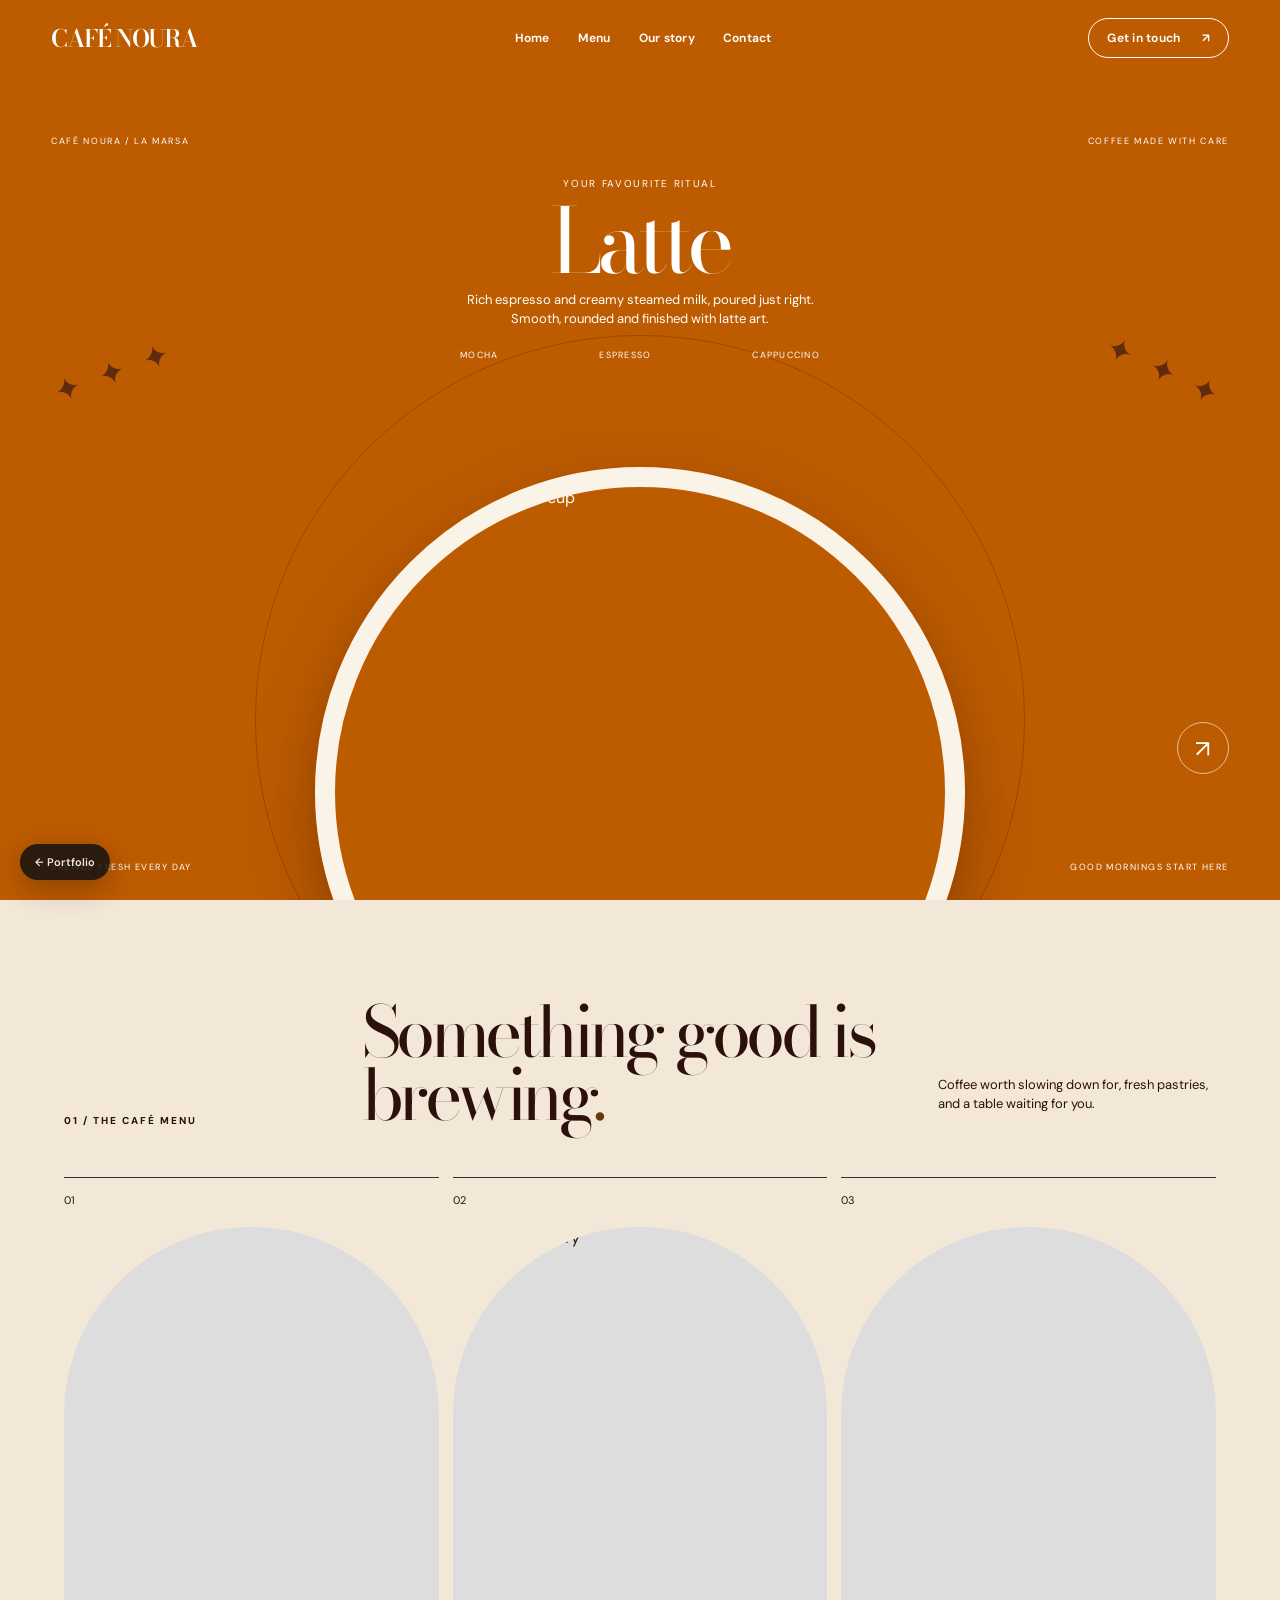
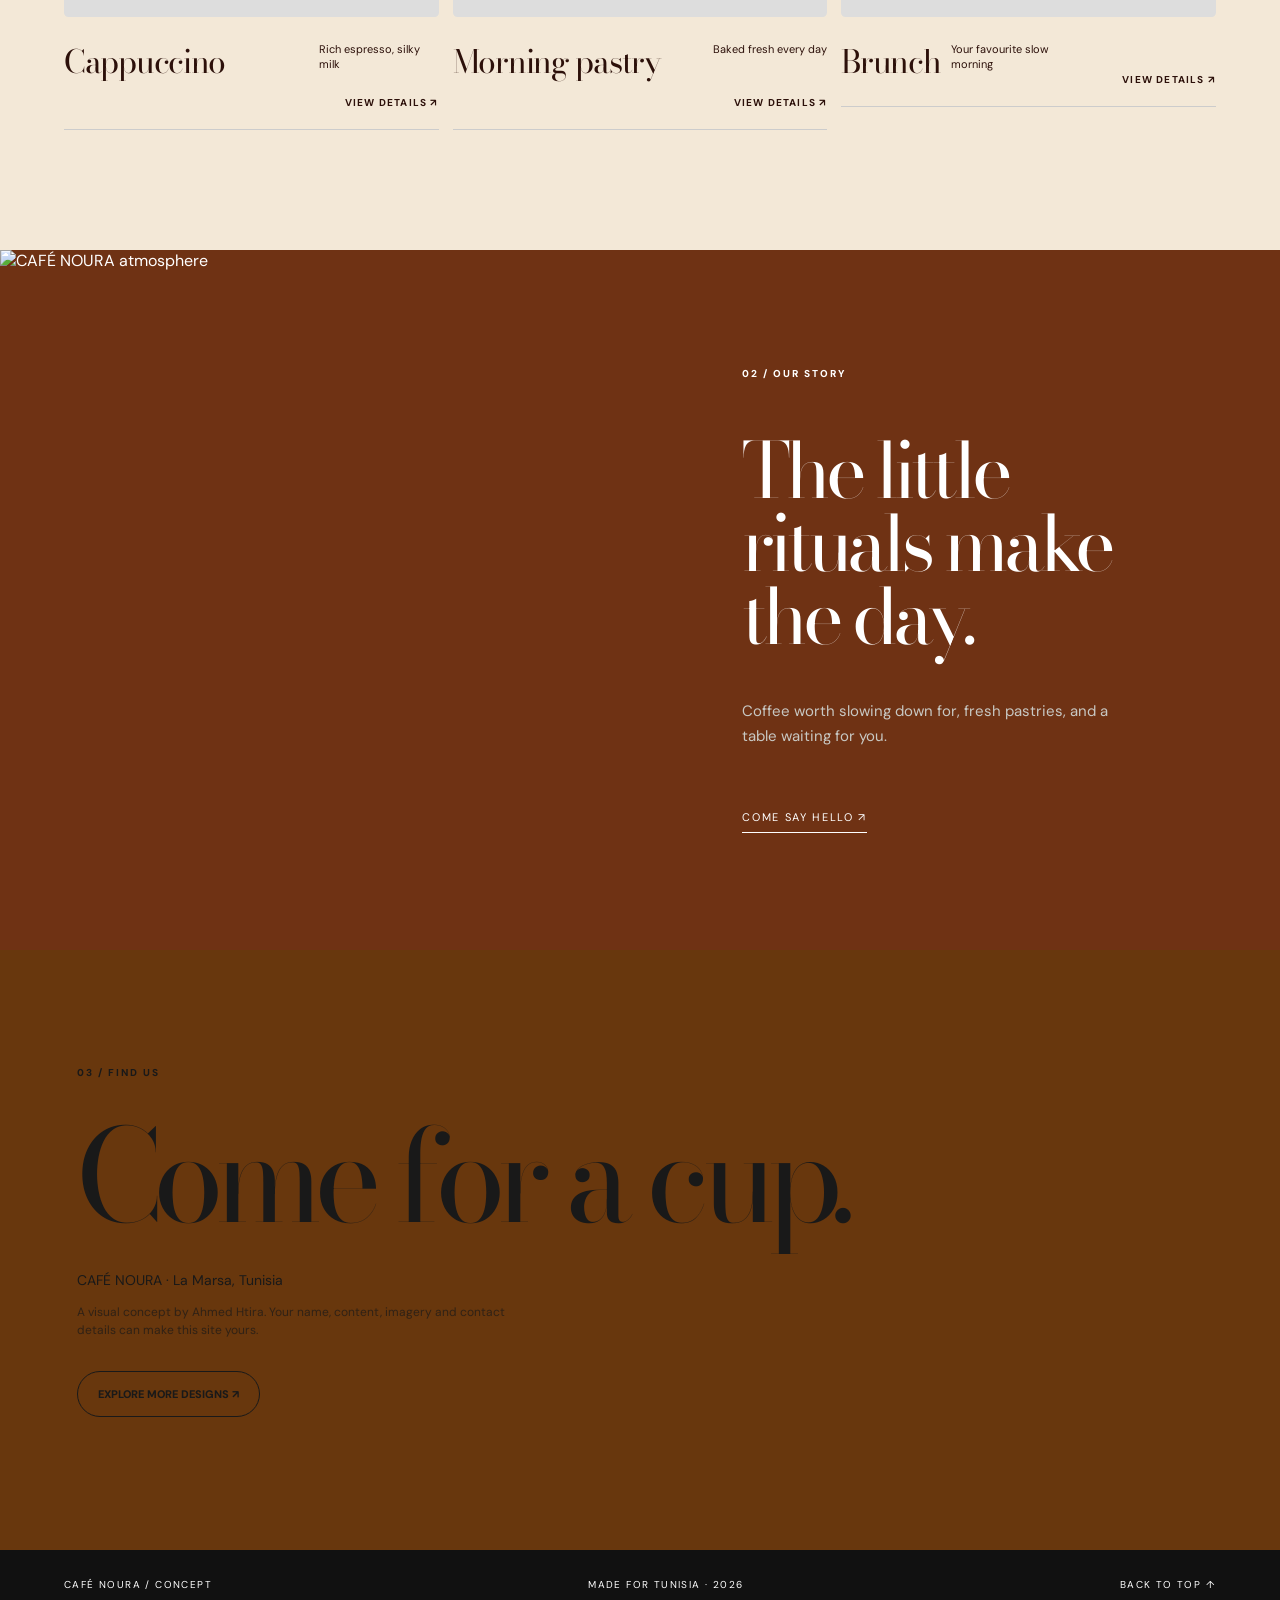
==== commit cadbb4c8: "Align eight concept heroes with reference compositions" ====
--- a/demo.html
+++ b/demo.html
@@ -10,15 +10,17 @@
   <link rel="preconnect" href="https://fonts.gstatic.com" crossorigin>
   <link href="https://fonts.googleapis.com/css2?family=Archivo+Black&family=Bodoni+Moda:ital,opsz,wght@0,6..96,400;1,6..96,400&family=DM+Sans:wght@400;500;600;700;800;900&display=swap" rel="stylesheet">
   <link rel="stylesheet" href="demo-v2.css?v=6">
-  <link rel="stylesheet" href="motion-v3.css?v=6">
+  <link rel="stylesheet" href="motion-v3.css?v=7">
   <link rel="stylesheet" href="business-v3.css?v=6">
+  <link rel="stylesheet" href="reference-v8.css?v=8">
 </head>
 <body>
   <a class="back-portfolio" href="index.html#work">← Portfolio</a>
   <main id="app"></main>
   <script src="data-v2.js?v=5"></script>
-  <script src="demo-v2.js?v=6"></script>
+  <script src="demo-v2.js?v=7"></script>
   <script src="business-v3.js?v=6"></script>
+  <script src="reference-v8.js?v=8"></script>
   <script src="motion-v3.js?v=6"></script>
 </body>
 </html>
--- a/motion-v3.css
+++ b/motion-v3.css
@@ -81,3 +81,44 @@
 .hero-vyre .vyre-hangers span {font-size:0;width:2px;height:65px;background:#79574e;position:relative}
 .hero-vyre .vyre-hangers span:after {content:"";position:absolute;top:48px;left:-18px;width:38px;height:21px;border:2px solid #79574e;border-top:0;transform:rotate(45deg);border-radius:2px}
 @media(max-width:700px){.intro{height:calc(100svh - 74px);min-height:550px}.intro-line{font-size:12.2vw;line-height:1.03}.line-two{margin-top:24px}.intro-middle{height:60px}.intro-middle p{font-size:9px;padding-left:80px}.sticker{left:4%;top:48px;width:74px;height:95px}.sticker img{height:66px}.work{padding-top:70px}.section-head h2{font-size:12vw}.brasa-milk{width:24vw;top:30%;right:-5%;height:30%}.brasa-cup{width:91vw}.brasa-cup img{transform:scale(1.25)}.work-card .visual iframe{transform:scale(.25)}}
+
+/* Low Light: a two-panel midnight editorial opening. */
+.hero-lowlight{background:#07142d;color:#f7f2e8}
+.hero-lowlight .brand-nav{position:relative;z-index:10;background:#070d19;color:#fff;border-bottom:1px solid #ffffff24}
+.hero-lowlight .nav-action{border-color:#fff9}
+.low-editorial{position:absolute;inset:74px 0 45px;display:grid;grid-template-columns:1fr 1fr}
+.low-scene,.low-drink{position:relative;min-width:0;overflow:hidden;background-size:cover;background-position:center}
+.low-scene{background-color:#142238;background-position:center 55%}
+.low-drink{background-color:#0a214a;background-position:center}
+.low-scene-shade,.low-drink-shade{position:absolute;inset:0;pointer-events:none}
+.low-scene-shade{background:linear-gradient(180deg,#0b16243a 5%,#05091433 42%,#050914df 100%);mix-blend-mode:multiply}
+.low-drink-shade{background:linear-gradient(100deg,#071936d9,#091d46a8 49%,#071b3fc9);mix-blend-mode:multiply}
+.low-scene-copy{position:absolute;z-index:2;left:6%;right:8%;bottom:7%}
+.low-scene-copy>span,.low-drink-top,.low-ticker,.low-drink-link{font:600 10px/1.5 "DM Sans",sans-serif;letter-spacing:.16em}
+.low-scene-copy h1{font:400 clamp(56px,6.5vw,122px)/.9 "Bodoni Moda",serif;letter-spacing:-.065em;margin:22px 0 16px}
+.low-scene-copy h1 em{font-weight:400}
+.low-scene-copy p{font:400 13px/1.6 "DM Sans",sans-serif;max-width:260px}
+.low-drink-top{position:absolute;z-index:2;left:6%;right:6%;top:5%;display:flex;justify-content:space-between}
+.low-drink-top span{font-size:20px;line-height:10px}
+.low-drink-type{position:absolute;z-index:2;inset:17% 5% 10%;display:grid;grid-template-columns:1fr 1fr;grid-template-rows:1fr 1fr;align-items:center}
+.low-drink-type span{font:400 clamp(64px,8vw,155px)/.75 "Bodoni Moda",serif;letter-spacing:-.09em}
+.low-drink-type span:nth-child(2),.low-drink-type span:nth-child(4){text-align:right}
+.low-drink-link{position:absolute;z-index:3;right:6%;bottom:5%;border-bottom:1px solid #fffa;padding-bottom:7px}
+.low-drink-link span{margin-left:14px;font-size:18px}
+.low-ticker{position:absolute;left:0;right:0;bottom:0;height:45px;padding:0 3%;display:flex;align-items:center;justify-content:space-between;background:#070d19}
+.hero-lowlight:after{display:none}
+.design-lowlight .detail-section{background:#07152d}
+.design-lowlight .story-section{background:#112749}
+@media(max-width:700px){
+  .hero-lowlight{height:100svh;min-height:660px}
+  .low-editorial{inset:68px 0 33px;grid-template-columns:1fr;grid-template-rows:53% 47%}
+  .low-scene-copy{bottom:6%}
+  .low-scene-copy h1{font-size:clamp(48px,10vw,72px);margin:9px 0}
+  .low-scene-copy p{font-size:10px}
+  .low-drink-top{top:7%}
+  .low-drink-type{inset:18% 6% 12%}
+  .low-drink-type span{font-size:clamp(64px,13vw,110px)}
+  .low-drink-link{font-size:9px}
+  .low-ticker{height:33px;font-size:7px}
+  .low-ticker span:nth-child(2){display:none}
+}
--- a/reference-v8.css
+++ b/reference-v8.css
@@ -0,0 +1,148 @@
+/* Independent compositions based on the visual direction of the selected references. */
+.reference-layout{height:100svh;min-height:760px;max-height:1080px}
+.reference-layout .brand-nav{z-index:20}
+.reference-layout h1,.reference-layout h2,.reference-layout p{margin:0}
+.reference-layout button{cursor:pointer}
+.reference-layout a:focus-visible,.reference-layout button:focus-visible{outline:3px solid #fff;outline-offset:4px}
+
+/* Aura: architecture as the canvas, with a restrained typographic overlay. */
+.hero-aura.reference-layout{background:#756b64;color:#fff}
+.ref-aura-photo{position:absolute;inset:0;background-size:cover;background-position:center 58%;filter:sepia(.18)}
+.ref-aura-overlay{position:absolute;inset:0;background:linear-gradient(180deg,#12110e66,transparent 40%,#15110f8a),linear-gradient(90deg,#19151355,transparent 40%,#19151355)}
+.hero-aura.reference-layout .brand-nav{color:#fff}
+.hero-aura.reference-layout .brand{font:500 21px "DM Sans",sans-serif;letter-spacing:-.05em}
+.ref-aura-kicker{position:absolute;z-index:3;top:16%;left:4%;right:4%;display:flex;justify-content:space-between;font-size:10px;letter-spacing:.16em}
+.hero-aura.reference-layout .ref-aura-name{position:absolute;z-index:4;inset:23% 2% auto;text-align:left;font:300 clamp(100px,15vw,250px)/.76 "DM Sans",sans-serif;letter-spacing:-.095em;color:#fff;pointer-events:none}
+.ref-aura-name span{display:block}.ref-aura-name span:last-child{text-align:right;margin-top:14%}
+.ref-aura-info{position:absolute;z-index:6;left:4%;bottom:12%;font-size:13px;line-height:1.5;max-width:240px}
+.ref-aura-info a{display:inline-block;margin-top:18px;border-bottom:1px solid #fff;padding-bottom:6px;font-size:10px;letter-spacing:.12em}
+.ref-aura-note{position:absolute;z-index:4;top:18%;right:4%;max-width:210px;text-align:right;font-size:12px;line-height:1.55}
+.ref-aura-progress{position:absolute;z-index:5;right:4%;bottom:9%;width:115px;height:115px;border:1px solid #fffa;border-radius:50%;display:flex;flex-direction:column;align-items:center;justify-content:center;text-align:center;background:#2222;backdrop-filter:blur(5px)}
+.ref-aura-progress strong{font:300 30px "DM Sans",sans-serif}.ref-aura-progress span{font-size:8px;letter-spacing:.12em}
+.ref-aura-hotspots button{position:absolute;z-index:7;width:24px;height:24px;display:grid;place-items:center;border:0;border-radius:50%;background:#fff;color:#5b514b;font-size:19px;box-shadow:0 0 0 5px #fff4}
+.ref-aura-hotspots button:nth-child(1){left:43%;top:43%}.ref-aura-hotspots button:nth-child(2){left:59%;top:68%}.ref-aura-hotspots button:nth-child(3){left:78%;top:35%}
+.ref-aura-pop{position:absolute;z-index:8;left:50%;bottom:8%;transform:translateX(-50%);padding:12px 17px;background:#fff;color:#25201c;border-radius:30px;font-size:11px;opacity:0;transition:opacity .2s;white-space:nowrap}
+.ref-aura-pop.show{opacity:1}
+
+/* Brasa: warm orange and an oversized top-down coffee cup. */
+.hero-brasa.reference-layout{background:#bd5b00;color:#fff}
+.hero-brasa.reference-layout .brand-nav{color:#fff}
+.ref-brasa-top{position:absolute;z-index:3;top:15%;left:4%;right:4%;display:flex;justify-content:space-between;font-size:9px;letter-spacing:.18em}
+.ref-brasa-title{position:absolute;z-index:6;top:19%;left:0;right:0;text-align:center}
+.ref-brasa-title small{font-size:10px;letter-spacing:.17em}
+.hero-brasa.reference-layout .ref-brasa-title h1{position:static;font:400 clamp(62px,7vw,118px)/1 "Bodoni Moda",serif;letter-spacing:-.06em;margin:4px 0}
+.ref-brasa-title p{font-size:13px;line-height:1.5}
+.ref-brasa-orbit{position:absolute;left:50%;top:80%;width:min(72vw,770px);aspect-ratio:1;border:1px solid #7833027a;border-radius:50%;transform:translate(-50%,-50%);display:flex;justify-content:space-around;padding:13px 12%;font-size:9px;letter-spacing:.14em}
+.ref-brasa-cup{position:absolute;z-index:4;top:88%;left:50%;width:min(57vw,650px);aspect-ratio:1;transform:translate(-50%,-50%);border:20px solid #faf3e7;border-radius:50%;overflow:hidden;box-shadow:0 28px 60px #58230080}
+.ref-brasa-cup img{width:100%;height:100%;object-fit:cover;object-position:center}
+.ref-brasa-beans{position:absolute;z-index:5;top:39%;color:#602b0c;font-size:32px;letter-spacing:.2em;transform:rotate(-20deg)}
+.beans-left{left:4%}.beans-right{right:4%;transform:rotate(25deg)}
+.ref-brasa-arrow{position:absolute;z-index:7;right:4%;bottom:14%;width:52px;height:52px;display:grid;place-items:center;border:1px solid #fff9;border-radius:50%;font-size:24px}
+.ref-brasa-foot{position:absolute;z-index:7;left:4%;right:4%;bottom:3%;display:flex;justify-content:space-between;font-size:9px;letter-spacing:.16em}
+
+/* Bruma: one hero look and a dark product rail. */
+.hero-bruma.reference-layout{background:#dfe3f6;color:#171b2e}
+.hero-bruma.reference-layout .brand-nav{right:27%;padding-right:3%}
+.ref-bruma-editorial{position:absolute;inset:0;display:grid;grid-template-columns:73% 27%}
+.ref-bruma-stage{position:relative;overflow:hidden;background:#dfe3f6}
+.ref-bruma-stage>img{position:absolute;z-index:2;left:26%;top:15%;width:48%;height:79%;object-fit:cover;object-position:center top;mix-blend-mode:multiply;mask-image:linear-gradient(#000 75%,transparent)}
+.ref-bruma-ghost{position:absolute;top:32%;left:4%;font:800 clamp(110px,15vw,250px)/.8 "DM Sans",sans-serif;letter-spacing:-.095em;color:#bac9ef}
+.ref-bruma-stage-foot{position:absolute;z-index:4;left:4%;right:4%;bottom:5%;display:flex;align-items:end;justify-content:space-between}
+.ref-bruma-stage-foot span{font-size:9px;letter-spacing:.15em}
+.hero-bruma.reference-layout .ref-bruma-stage-foot h1{font:700 clamp(40px,4vw,70px)/.95 "DM Sans",sans-serif;letter-spacing:-.06em;max-width:320px}
+.ref-bruma-stage-foot a{font-size:10px;letter-spacing:.12em;border-bottom:1px solid;padding-bottom:7px}
+.ref-bruma-shop{position:relative;z-index:22;background:#161616;color:#fff;padding:20% 8% 4%;overflow:auto}
+.ref-bruma-shop h2{font:500 clamp(25px,2.7vw,45px) "DM Sans",sans-serif;letter-spacing:-.05em;margin-bottom:22px}
+.ref-bruma-shop button{width:100%;display:grid;grid-template-columns:19px 65px 1fr;grid-template-rows:1fr 1fr;column-gap:10px;align-items:center;background:none;border:0;border-top:1px solid #555;color:#fff;text-align:left;padding:13px 0;font-size:9px}
+.ref-bruma-shop button>span{grid-row:1/3}.ref-bruma-shop button img{grid-row:1/3;width:65px;height:87px;object-fit:cover;background:#e6e8eb}
+.ref-bruma-shop button strong{align-self:end;font-size:12px}.ref-bruma-shop button small{align-self:start;margin-top:7px;font-size:8px;letter-spacing:.1em}
+
+/* Ripe: warm fruit palette and a product-focused three-column layout. */
+.hero-ripe.reference-layout{background:#815112;color:#fff8e5;--ripe-hue:0deg}
+.ref-ripe-glow{position:absolute;inset:0;background:radial-gradient(circle at 52% 55%,#d4a349 0,#97631e 32%,#59350c 100%)}
+.ref-ripe-ghost{position:absolute;top:31%;left:12%;font:900 clamp(100px,14vw,220px) "DM Sans",sans-serif;letter-spacing:-.09em;color:#fff2;white-space:nowrap}
+.ref-ripe-left,.ref-ripe-right{position:absolute;z-index:5;top:51%;width:27%}.ref-ripe-left{left:5%}.ref-ripe-right{right:4%}
+.ref-ripe-left small{font-size:10px;letter-spacing:.17em}
+.hero-ripe.reference-layout .ref-ripe-left h1{font:800 clamp(35px,3.6vw,60px)/.98 "DM Sans",sans-serif;letter-spacing:-.07em;margin:14px 0}
+.ref-ripe-left p,.ref-ripe-right p{font-size:13px;line-height:1.55;max-width:300px}
+.ref-ripe-left a{display:inline-block;margin-top:24px;border-radius:30px;background:#fff3d7;color:#3d2b14;padding:13px 19px;font-size:10px;font-weight:800}
+.ref-ripe-product{position:absolute;z-index:4;left:33%;top:25%;width:34%;height:75%;overflow:hidden;clip-path:polygon(20% 0,80% 0,98% 100%,2% 100%);filter:hue-rotate(var(--ripe-hue)) drop-shadow(0 25px 30px #2c160c8a)}
+.ref-ripe-product img{width:100%;height:100%;object-fit:cover;object-position:center}
+.hero-ripe.reference-layout .ref-ripe-right h2{font:800 clamp(27px,2.8vw,47px)/1 "DM Sans",sans-serif;letter-spacing:-.06em;margin-bottom:14px}
+.ref-ripe-flavours{display:grid;grid-template-columns:repeat(4,1fr);gap:5px;margin-top:35px}
+.ref-ripe-flavours button{height:82px;border:1px solid #fff7;border-radius:10px;background:#fff2;color:#fff;font-size:9px;line-height:1.7}
+.ref-ripe-flavours button.active{background:#fff3d7;color:#492c0d}
+
+/* Vyre: a row of individual garments on a single rail. */
+.hero-vyre.reference-layout{background:#e9e5dc;color:#23211e}
+.hero-vyre.reference-layout .brand-nav{justify-content:center}.hero-vyre.reference-layout .brand-nav nav,.hero-vyre.reference-layout .nav-action{display:none}
+.ref-vyre-top{position:absolute;top:20%;left:15%;right:15%;display:flex;justify-content:center;gap:25px;font-size:9px;letter-spacing:.17em}
+.ref-vyre-rail{position:absolute;top:26%;left:11%;right:11%;height:54%;display:flex;justify-content:space-around}
+.ref-vyre-line{position:absolute;top:0;left:0;right:0;height:2px;background:#8c8980}
+.ref-vyre-rail button{position:relative;width:15%;height:100%;background:none;border:0}
+.ref-vyre-hook{position:absolute;top:0;left:50%;width:2px;height:70px;background:#69675f}
+.ref-vyre-shirt{position:absolute;top:65px;left:0;width:100%;height:70%;clip-path:polygon(23% 0,38% 0,50% 7%,62% 0,77% 0,100% 20%,84% 34%,80% 100%,20% 100%,16% 34%,0 20%);background:linear-gradient(95deg,#eeeae2,#fff 40%,#d4d1ca);box-shadow:inset 25px 0 35px #7773}
+.shirt-2{background:linear-gradient(95deg,#d0c4a6,#f2e6cd,#b6a37c)}.shirt-3{background:linear-gradient(95deg,#d8d8d5,#fff,#aaa9a4)}.shirt-4{background:linear-gradient(95deg,#d5ccc4,#efe9e3,#a89d91)}.shirt-5{background:linear-gradient(95deg,#bebfba,#e1e3de,#90928c)}.shirt-6{background:linear-gradient(95deg,#e4d8c6,#f8f2e8,#baa68b)}
+.ref-vyre-rail button:hover .ref-vyre-shirt{transform:translateY(-10px);transition:transform .3s}
+.ref-vyre-floor{position:absolute;bottom:0;left:0;right:0;height:22%;background:#e2ddd3;display:flex;align-items:center;justify-content:center;flex-direction:column;text-align:center}
+.ref-vyre-floor p{font-size:12px}.hero-vyre.reference-layout .ref-vyre-floor h1{font:italic 400 clamp(32px,4vw,65px) "Bodoni Moda",serif;letter-spacing:-.04em;margin:7px}
+.ref-vyre-floor a{font-size:9px;letter-spacing:.14em;border-bottom:1px solid;padding-bottom:4px}
+
+/* Bruta: a bright poster with condensed outline type and a large burger. */
+.hero-bruta.reference-layout{background:#f4ead6;color:#c21b25}
+.ref-bruta-paper{position:absolute;inset:0;background:repeating-linear-gradient(25deg,#b9935c12 0 2px,transparent 2px 15px),radial-gradient(circle at 30% 30%,#fff9,#e8d9b8)}
+.hero-bruta.reference-layout .brand-nav .brand{font:italic 700 27px Georgia,serif}
+.ref-bruta-outline{position:absolute;z-index:2;top:24%;left:0;right:0;text-align:center;font:900 clamp(90px,12vw,200px)/.82 "Archivo Black",sans-serif;letter-spacing:-.09em;color:transparent;-webkit-text-stroke:3px #bd2027}
+.ref-bruta-script{position:absolute;z-index:6;left:27%;top:43%;font:italic 700 clamp(50px,6vw,95px) "Bodoni Moda",serif;color:#fff;text-shadow:2px 4px #b92d1d}
+.ref-bruta-burger{position:absolute;z-index:4;top:43%;left:50%;transform:translateX(-50%);width:min(39vw,550px);height:43%;border-radius:48%;overflow:hidden;mix-blend-mode:multiply;filter:contrast(1.1) saturate(1.2)}
+.ref-bruta-burger img{width:100%;height:100%;object-fit:cover}
+.ref-bruta-stamp{position:absolute;z-index:5;right:20%;top:45%;width:82px;height:82px;border:4px double #bc222a;border-radius:50%;display:grid;place-items:center;text-align:center;font-size:13px;font-weight:900;transform:rotate(18deg)}
+.ref-bruta-bottom{position:absolute;z-index:5;bottom:5%;left:0;right:0;text-align:center}
+.hero-bruta.reference-layout .ref-bruta-bottom h1{position:static;font:900 clamp(100px,12vw,195px)/.8 "Archivo Black",sans-serif;color:#c21b25;-webkit-text-stroke:0;letter-spacing:-.08em}
+.ref-bruta-bottom p{font-size:10px;letter-spacing:.19em;margin:12px}.ref-bruta-bottom a{display:inline-block;border:2px solid;padding:9px 18px;border-radius:30px;font-size:10px;font-weight:800}
+
+/* Bocado: large wordmark and plates on a soft green canvas. */
+.hero-bocado.reference-layout{background:#c7dda4;color:#153412}
+.ref-bocado-shapes{position:absolute;inset:0;background:radial-gradient(circle at -4% 65%,#7ca65a66 0 8%,transparent 8.1%),radial-gradient(circle at 102% 37%,#79a55355 0 10%,transparent 10.1%)}
+.hero-bocado.reference-layout .brand-nav{color:#153412}
+.hero-bocado.reference-layout .nav-action{background:#153412;color:#fff}
+.hero-bocado.reference-layout .ref-bocado-logo{position:absolute;z-index:2;top:20%;left:2%;right:2%;font:900 clamp(130px,20vw,330px)/.8 Georgia,serif;letter-spacing:-.1em;white-space:nowrap}
+.ref-bocado-plates{position:absolute;z-index:4;inset:45% 0 0}
+.ref-bocado-plate{position:absolute;aspect-ratio:1;border:14px solid #e8e6dc;border-radius:50%;overflow:hidden;box-shadow:10px 24px 35px #38532655}
+.ref-bocado-plate img{width:100%;height:100%;object-fit:cover}
+.plate-main{width:42%;left:29%;top:-3%}.plate-left{width:28%;left:-8%;top:31%}.plate-right{width:28%;right:-8%;top:26%}
+.ref-bocado-bottom{position:absolute;z-index:6;bottom:3%;left:4%;right:4%;display:flex;justify-content:space-between;align-items:center;font-size:9px;font-weight:800;letter-spacing:.15em;color:#fff;text-shadow:0 2px 8px #1118}
+.ref-bocado-bottom a{background:#153412;border-radius:30px;padding:13px 19px;text-shadow:none}
+
+/* Aether: monochrome editorial copy and paired fashion imagery. */
+.hero-aether.reference-layout{background:#d7d7d7;color:#242424}
+.hero-aether.reference-layout .brand-nav{z-index:8}
+.ref-aether-copy{position:absolute;z-index:6;top:21%;left:4%;width:43%}
+.ref-aether-copy small{font-size:10px;letter-spacing:.2em}
+.hero-aether.reference-layout .ref-aether-copy h1{font:750 clamp(50px,5.2vw,88px)/.94 "DM Sans",sans-serif;letter-spacing:-.08em;margin:20px 0}
+.ref-aether-copy p{font-size:13px;max-width:280px;line-height:1.6}
+.ref-aether-copy a{display:inline-block;background:#171717;color:#fff;border-radius:40px;padding:11px 16px;margin-top:25px;font-size:10px}
+.ref-aether-copy a span{margin-left:20px}
+.ref-aether-models{position:absolute;z-index:2;top:13%;right:0;width:62%;height:88%;display:flex;align-items:end;filter:grayscale(.75)}
+.ref-aether-models>div{height:100%;width:50%;overflow:hidden;mask-image:linear-gradient(#000 80%,transparent)}
+.ref-aether-models>div:first-child{transform:translateX(14%) scale(.92)}
+.ref-aether-models img{width:100%;height:100%;object-fit:cover;object-position:center top}
+.ref-aether-foot{position:absolute;bottom:3%;left:4%;right:4%;z-index:6;display:flex;justify-content:space-between;font-size:10px;letter-spacing:.15em}
+
+@media(max-width:700px){
+  .reference-layout{min-height:660px;height:100svh}
+  .reference-layout .brand-nav{min-height:68px;padding:15px 5%}
+  .ref-aura-kicker{top:13%;font-size:8px}.ref-aura-kicker span{display:none}
+  .hero-aura.reference-layout .ref-aura-name{top:26%;font-size:20vw}.ref-aura-name span:last-child{margin-top:55%}
+  .ref-aura-info{bottom:11%;font-size:10px}.ref-aura-note{display:none}.ref-aura-progress{width:75px;height:75px;right:5%;bottom:7%}.ref-aura-progress strong{font-size:20px}.ref-aura-progress span{font-size:6px}
+  .ref-aura-hotspots button:nth-child(1){top:45%}.ref-aura-hotspots button:nth-child(2){top:58%}
+  .ref-brasa-title{top:16%}.ref-brasa-title p{font-size:10px;padding:0 8%}.ref-brasa-orbit{width:112vw;top:82%}.ref-brasa-cup{width:92vw;top:82%;border-width:12px}
+  .ref-brasa-beans{font-size:18px;top:43%}.ref-brasa-top{display:none}
+  .hero-bruma.reference-layout .brand-nav{right:0}.ref-bruma-editorial{display:block}.ref-bruma-stage{height:73%}.ref-bruma-stage>img{top:13%;left:14%;width:72%}.ref-bruma-ghost{font-size:22vw;top:28%}.ref-bruma-stage-foot{bottom:6%}.hero-bruma.reference-layout .ref-bruma-stage-foot h1{font-size:34px}.ref-bruma-stage-foot span{display:none}.ref-bruma-stage-foot a{font-size:8px}
+  .ref-bruma-shop{height:27%;padding:10px 4%;display:flex;gap:10px;align-items:center}.ref-bruma-shop h2{display:none}.ref-bruma-shop button{min-width:33%;grid-template-columns:35px 1fr;grid-template-rows:1fr 1fr;height:100%;padding:4px;gap:4px}.ref-bruma-shop button>span{display:none}.ref-bruma-shop button img{width:35px;height:65px}.ref-bruma-shop button strong{font-size:8px}.ref-bruma-shop button small{font-size:6px}
+  .ref-ripe-ghost{top:18%;font-size:20vw}.ref-ripe-left{top:22%;width:45%;left:5%}.hero-ripe.reference-layout .ref-ripe-left h1{font-size:32px}.ref-ripe-left p{font-size:9px}.ref-ripe-left a{font-size:8px;padding:10px}.ref-ripe-product{left:48%;top:22%;width:48%;height:52%}.ref-ripe-right{left:5%;right:5%;width:auto;top:auto;bottom:5%}.hero-ripe.reference-layout .ref-ripe-right h2{font-size:28px}.ref-ripe-right p{font-size:10px}.ref-ripe-flavours{margin-top:12px}.ref-ripe-flavours button{height:48px;font-size:8px}
+  .ref-vyre-top{top:18%;left:5%;right:5%;font-size:7px}.ref-vyre-rail{left:2%;right:2%;top:26%;height:52%}.ref-vyre-rail button{width:16%}.ref-vyre-hook{height:40px}.ref-vyre-shirt{top:39px;height:63%}.ref-vyre-floor{height:22%}.hero-vyre.reference-layout .ref-vyre-floor h1{font-size:37px}
+  .ref-bruta-outline{top:22%;font-size:16vw;-webkit-text-stroke:2px}.ref-bruta-burger{top:35%;width:85vw;height:38%}.ref-bruta-script{top:34%;left:10%;font-size:54px}.ref-bruta-stamp{right:5%;top:38%;width:60px;height:60px;font-size:9px}.hero-bruta.reference-layout .ref-bruta-bottom h1{font-size:17vw}.ref-bruta-bottom{bottom:7%}
+  .hero-bocado.reference-layout .ref-bocado-logo{top:25%;font-size:20vw}.ref-bocado-plates{inset:42% 0 0}.plate-main{width:80%;left:10%}.plate-left,.plate-right{width:45%;top:58%}.plate-left{left:-20%}.plate-right{right:-20%}.ref-bocado-bottom span{display:none}
+  .ref-aether-copy{top:18%;width:55%}.hero-aether.reference-layout .ref-aether-copy h1{font-size:10vw}.ref-aether-copy p{font-size:10px}.ref-aether-copy a{font-size:8px}.ref-aether-models{right:-14%;width:70%;height:70%;top:26%}.ref-aether-foot{font-size:8px}.ref-aether-foot span{display:none}
+}
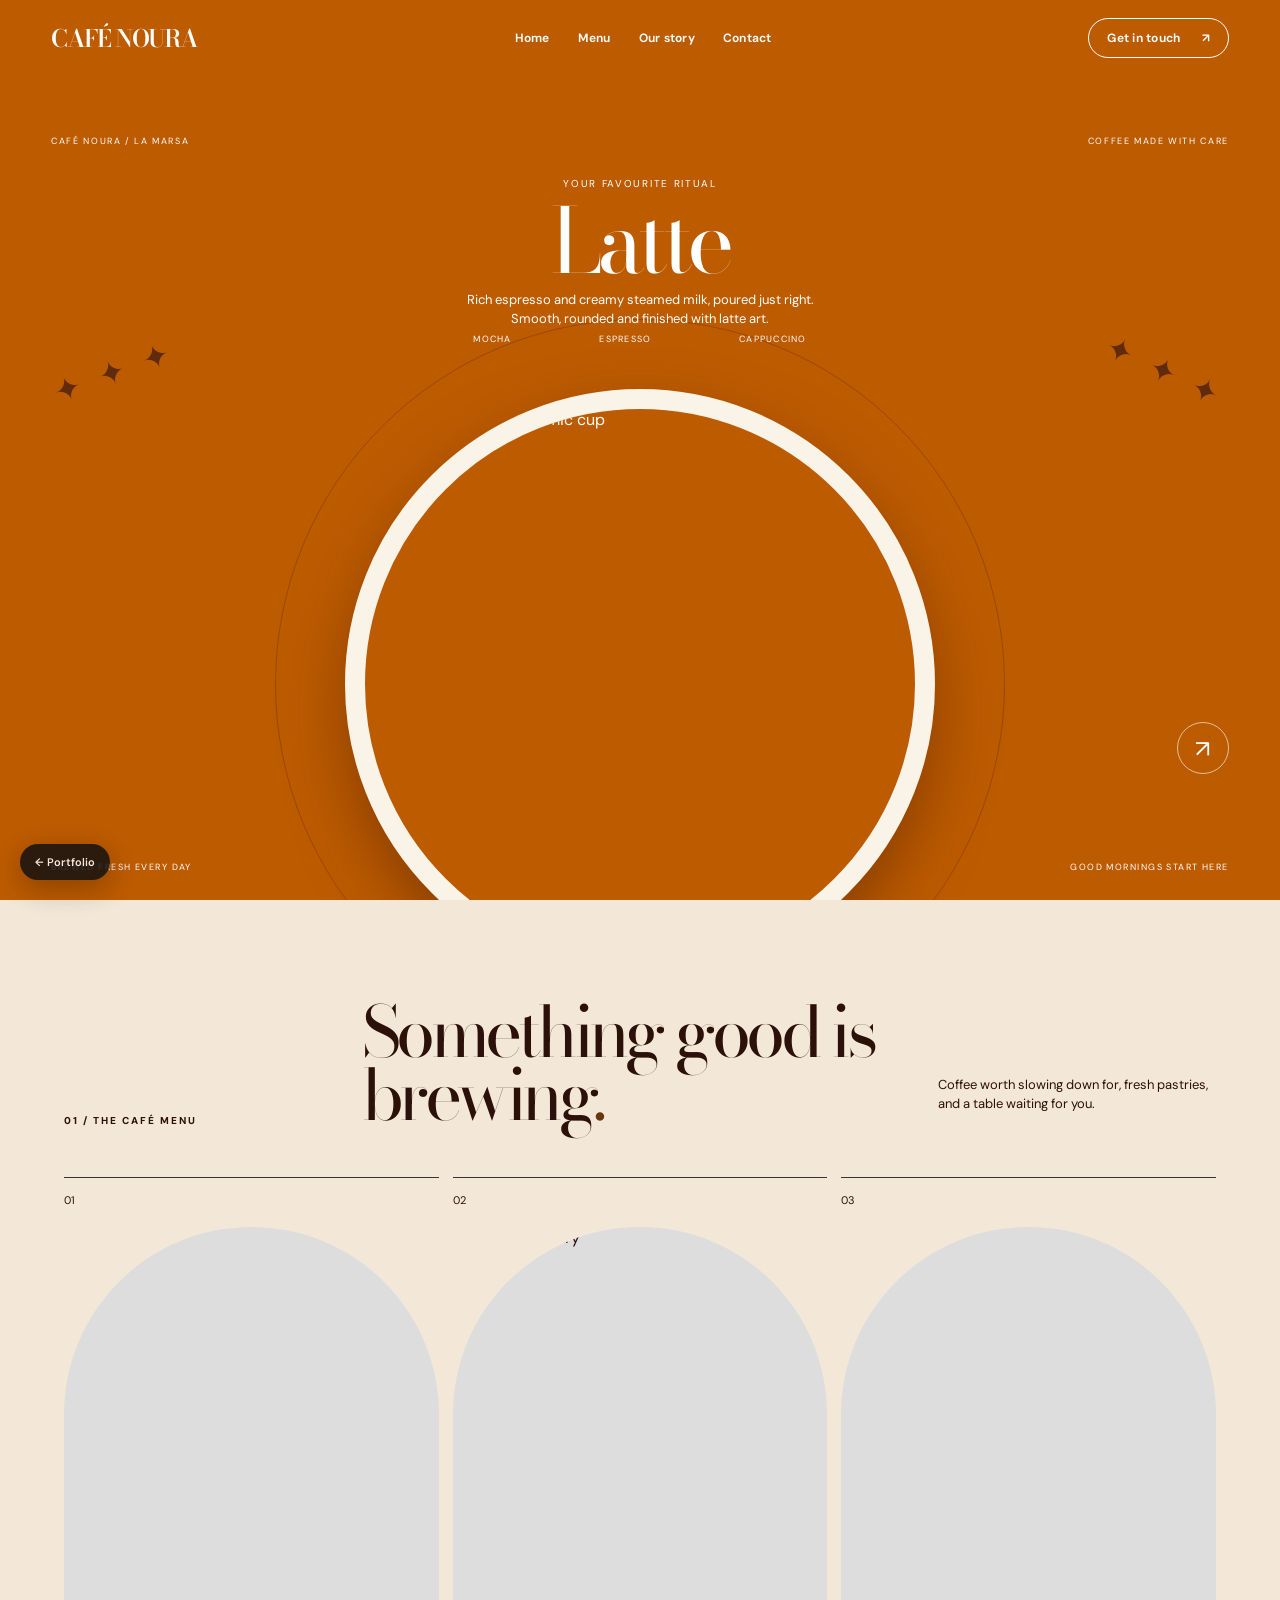
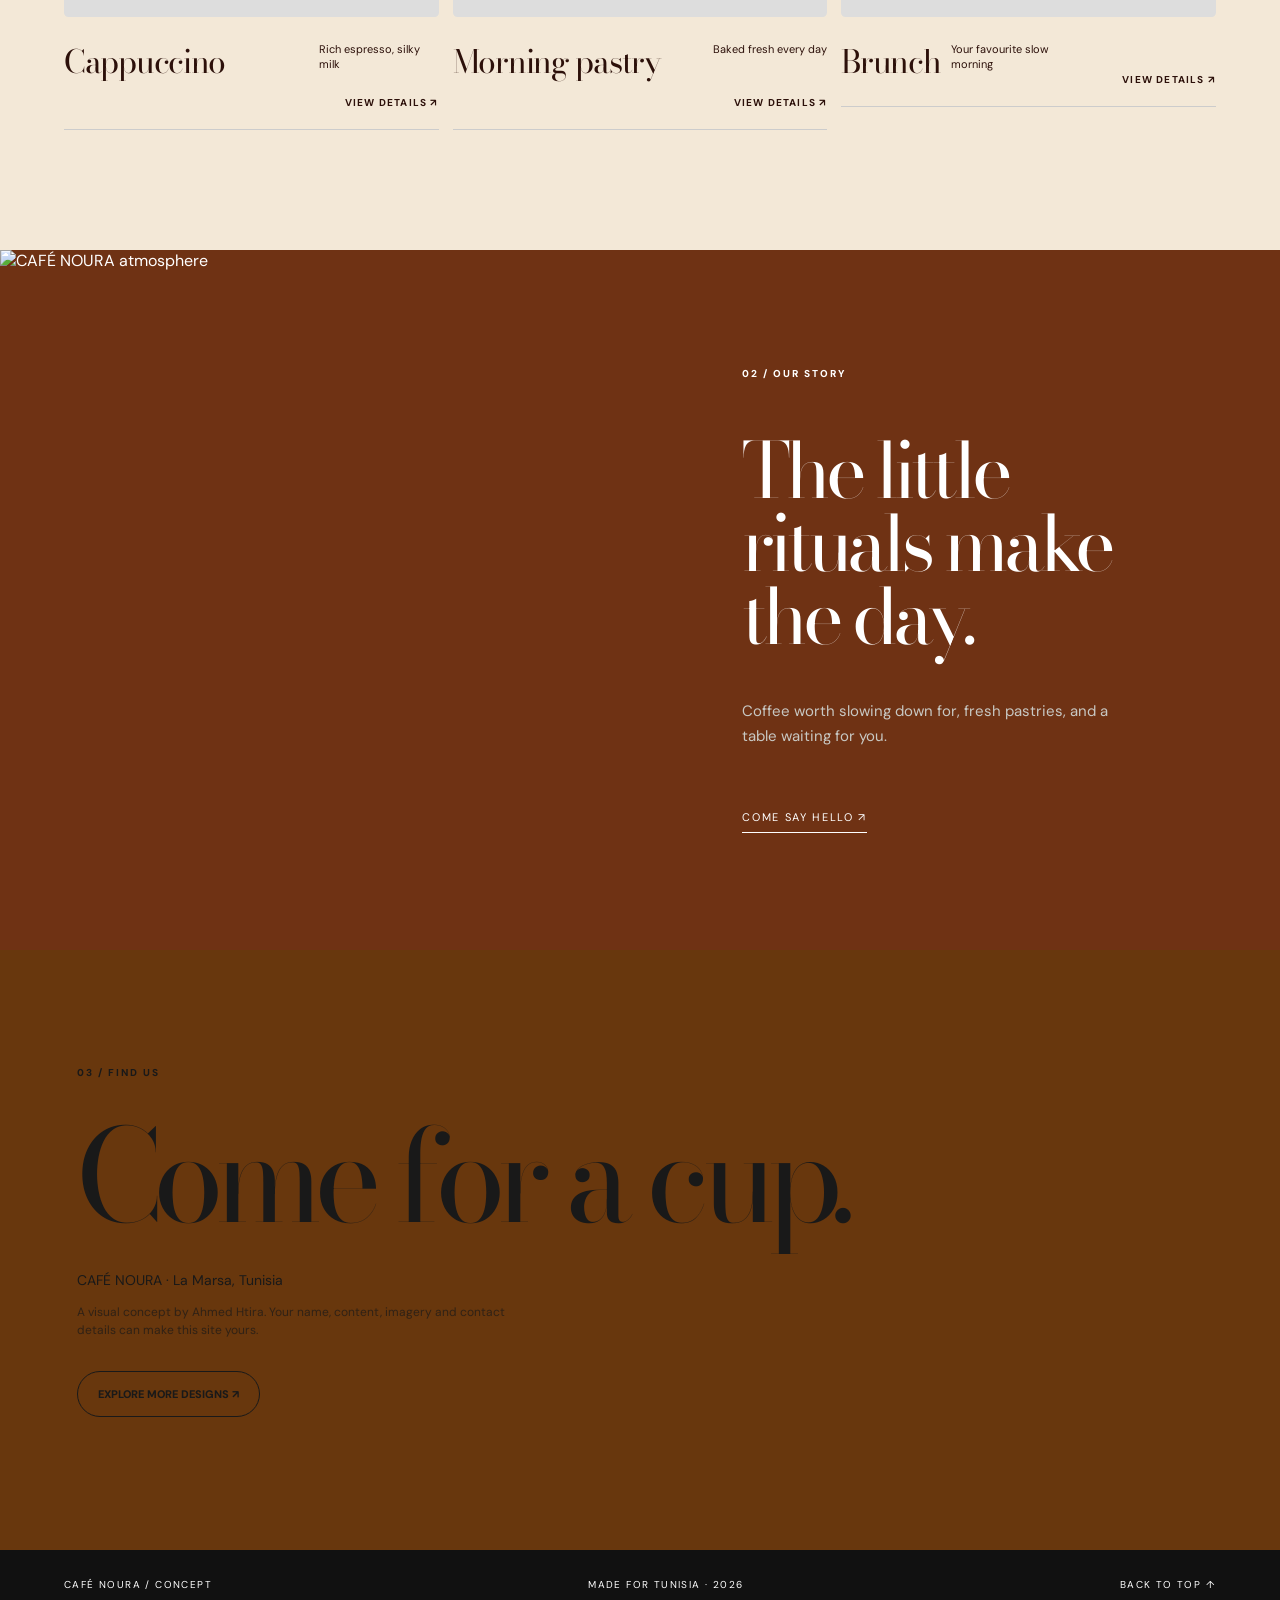
==== commit 0a513eff: "Refine concept framing and replace placeholder product imagery" ====
--- a/demo.html
+++ b/demo.html
@@ -12,15 +12,15 @@
   <link rel="stylesheet" href="demo-v2.css?v=6">
   <link rel="stylesheet" href="motion-v3.css?v=7">
   <link rel="stylesheet" href="business-v3.css?v=6">
-  <link rel="stylesheet" href="reference-v8.css?v=8">
+  <link rel="stylesheet" href="reference-v8.css?v=9">
 </head>
 <body>
   <a class="back-portfolio" href="index.html#work">← Portfolio</a>
   <main id="app"></main>
-  <script src="data-v2.js?v=5"></script>
+  <script src="data-v2.js?v=9"></script>
   <script src="demo-v2.js?v=7"></script>
   <script src="business-v3.js?v=6"></script>
-  <script src="reference-v8.js?v=8"></script>
+  <script src="reference-v8.js?v=9"></script>
   <script src="motion-v3.js?v=6"></script>
 </body>
 </html>
--- a/reference-v8.css
+++ b/reference-v8.css
@@ -1,5 +1,5 @@
 /* Independent compositions based on the visual direction of the selected references. */
-.reference-layout{height:100svh;min-height:760px;max-height:1080px}
+.reference-layout{height:100svh;min-height:640px;max-height:1080px}
 .reference-layout .brand-nav{z-index:20}
 .reference-layout h1,.reference-layout h2,.reference-layout p{margin:0}
 .reference-layout button{cursor:pointer}
@@ -12,8 +12,8 @@
 .hero-aura.reference-layout .brand-nav{color:#fff}
 .hero-aura.reference-layout .brand{font:500 21px "DM Sans",sans-serif;letter-spacing:-.05em}
 .ref-aura-kicker{position:absolute;z-index:3;top:16%;left:4%;right:4%;display:flex;justify-content:space-between;font-size:10px;letter-spacing:.16em}
-.hero-aura.reference-layout .ref-aura-name{position:absolute;z-index:4;inset:23% 2% auto;text-align:left;font:300 clamp(100px,15vw,250px)/.76 "DM Sans",sans-serif;letter-spacing:-.095em;color:#fff;pointer-events:none}
-.ref-aura-name span{display:block}.ref-aura-name span:last-child{text-align:right;margin-top:14%}
+.hero-aura.reference-layout .ref-aura-name{position:absolute;z-index:4;inset:24% 2% auto;text-align:left;font:300 clamp(88px,12vw,190px)/.82 "DM Sans",sans-serif;letter-spacing:-.095em;color:#fff;pointer-events:none}
+.ref-aura-name span{display:block}.ref-aura-name span:last-child{text-align:right;margin-top:8%}
 .ref-aura-info{position:absolute;z-index:6;left:4%;bottom:12%;font-size:13px;line-height:1.5;max-width:240px}
 .ref-aura-info a{display:inline-block;margin-top:18px;border-bottom:1px solid #fff;padding-bottom:6px;font-size:10px;letter-spacing:.12em}
 .ref-aura-note{position:absolute;z-index:4;top:18%;right:4%;max-width:210px;text-align:right;font-size:12px;line-height:1.55}
@@ -32,8 +32,8 @@
 .ref-brasa-title small{font-size:10px;letter-spacing:.17em}
 .hero-brasa.reference-layout .ref-brasa-title h1{position:static;font:400 clamp(62px,7vw,118px)/1 "Bodoni Moda",serif;letter-spacing:-.06em;margin:4px 0}
 .ref-brasa-title p{font-size:13px;line-height:1.5}
-.ref-brasa-orbit{position:absolute;left:50%;top:80%;width:min(72vw,770px);aspect-ratio:1;border:1px solid #7833027a;border-radius:50%;transform:translate(-50%,-50%);display:flex;justify-content:space-around;padding:13px 12%;font-size:9px;letter-spacing:.14em}
-.ref-brasa-cup{position:absolute;z-index:4;top:88%;left:50%;width:min(57vw,650px);aspect-ratio:1;transform:translate(-50%,-50%);border:20px solid #faf3e7;border-radius:50%;overflow:hidden;box-shadow:0 28px 60px #58230080}
+.ref-brasa-orbit{position:absolute;left:50%;top:76%;width:min(68vw,730px);aspect-ratio:1;border:1px solid #7833027a;border-radius:50%;transform:translate(-50%,-50%);display:flex;justify-content:space-around;padding:13px 12%;font-size:9px;letter-spacing:.14em}
+.ref-brasa-cup{position:absolute;z-index:4;top:76%;left:50%;width:min(51vw,590px);aspect-ratio:1;transform:translate(-50%,-50%);border:20px solid #faf3e7;border-radius:50%;overflow:hidden;box-shadow:0 28px 60px #58230080}
 .ref-brasa-cup img{width:100%;height:100%;object-fit:cover;object-position:center}
 .ref-brasa-beans{position:absolute;z-index:5;top:39%;color:#602b0c;font-size:32px;letter-spacing:.2em;transform:rotate(-20deg)}
 .beans-left{left:4%}.beans-right{right:4%;transform:rotate(25deg)}
@@ -66,7 +66,7 @@
 .hero-ripe.reference-layout .ref-ripe-left h1{font:800 clamp(35px,3.6vw,60px)/.98 "DM Sans",sans-serif;letter-spacing:-.07em;margin:14px 0}
 .ref-ripe-left p,.ref-ripe-right p{font-size:13px;line-height:1.55;max-width:300px}
 .ref-ripe-left a{display:inline-block;margin-top:24px;border-radius:30px;background:#fff3d7;color:#3d2b14;padding:13px 19px;font-size:10px;font-weight:800}
-.ref-ripe-product{position:absolute;z-index:4;left:33%;top:25%;width:34%;height:75%;overflow:hidden;clip-path:polygon(20% 0,80% 0,98% 100%,2% 100%);filter:hue-rotate(var(--ripe-hue)) drop-shadow(0 25px 30px #2c160c8a)}
+.ref-ripe-product{position:absolute;z-index:4;left:33%;top:20%;width:34%;height:80%;overflow:hidden;mask-image:radial-gradient(ellipse 73% 83% at 50% 51%,#000 60%,transparent 100%);filter:hue-rotate(var(--ripe-hue)) drop-shadow(0 25px 30px #2c160c8a)}
 .ref-ripe-product img{width:100%;height:100%;object-fit:cover;object-position:center}
 .hero-ripe.reference-layout .ref-ripe-right h2{font:800 clamp(27px,2.8vw,47px)/1 "DM Sans",sans-serif;letter-spacing:-.06em;margin-bottom:14px}
 .ref-ripe-flavours{display:grid;grid-template-columns:repeat(4,1fr);gap:5px;margin-top:35px}
@@ -77,9 +77,11 @@
 .hero-vyre.reference-layout{background:#e9e5dc;color:#23211e}
 .hero-vyre.reference-layout .brand-nav{justify-content:center}.hero-vyre.reference-layout .brand-nav nav,.hero-vyre.reference-layout .nav-action{display:none}
 .ref-vyre-top{position:absolute;top:20%;left:15%;right:15%;display:flex;justify-content:center;gap:25px;font-size:9px;letter-spacing:.17em}
-.ref-vyre-rail{position:absolute;top:26%;left:11%;right:11%;height:54%;display:flex;justify-content:space-around}
-.ref-vyre-line{position:absolute;top:0;left:0;right:0;height:2px;background:#8c8980}
-.ref-vyre-rail button{position:relative;width:15%;height:100%;background:none;border:0}
+.ref-vyre-rail{position:absolute;top:25%;left:7%;right:7%;height:55%;display:flex;justify-content:space-around;background-size:cover;background-position:center 48%;filter:saturate(.65) contrast(.95);box-shadow:0 18px 45px #332d2418}
+.ref-vyre-rail button{position:relative;width:20%;height:100%;background:none;border:0;transition:background .25s}
+.ref-vyre-rail button:hover,.ref-vyre-rail button:focus-visible{background:#fff4}
+.ref-vyre-rail button:after{content:attr(aria-label);position:absolute;left:50%;bottom:5%;transform:translateX(-50%);white-space:nowrap;background:#24211c;color:white;padding:8px 10px;font-size:9px;letter-spacing:.1em;opacity:0;transition:opacity .2s}
+.ref-vyre-rail button:hover:after,.ref-vyre-rail button:focus-visible:after{opacity:1}
 .ref-vyre-hook{position:absolute;top:0;left:50%;width:2px;height:70px;background:#69675f}
 .ref-vyre-shirt{position:absolute;top:65px;left:0;width:100%;height:70%;clip-path:polygon(23% 0,38% 0,50% 7%,62% 0,77% 0,100% 20%,84% 34%,80% 100%,20% 100%,16% 34%,0 20%);background:linear-gradient(95deg,#eeeae2,#fff 40%,#d4d1ca);box-shadow:inset 25px 0 35px #7773}
 .shirt-2{background:linear-gradient(95deg,#d0c4a6,#f2e6cd,#b6a37c)}.shirt-3{background:linear-gradient(95deg,#d8d8d5,#fff,#aaa9a4)}.shirt-4{background:linear-gradient(95deg,#d5ccc4,#efe9e3,#a89d91)}.shirt-5{background:linear-gradient(95deg,#bebfba,#e1e3de,#90928c)}.shirt-6{background:linear-gradient(95deg,#e4d8c6,#f8f2e8,#baa68b)}
@@ -133,15 +135,15 @@
   .reference-layout{min-height:660px;height:100svh}
   .reference-layout .brand-nav{min-height:68px;padding:15px 5%}
   .ref-aura-kicker{top:13%;font-size:8px}.ref-aura-kicker span{display:none}
-  .hero-aura.reference-layout .ref-aura-name{top:26%;font-size:20vw}.ref-aura-name span:last-child{margin-top:55%}
+  .hero-aura.reference-layout .ref-aura-name{top:26%;font-size:18vw}.ref-aura-name span:last-child{margin-top:55%}
   .ref-aura-info{bottom:11%;font-size:10px}.ref-aura-note{display:none}.ref-aura-progress{width:75px;height:75px;right:5%;bottom:7%}.ref-aura-progress strong{font-size:20px}.ref-aura-progress span{font-size:6px}
   .ref-aura-hotspots button:nth-child(1){top:45%}.ref-aura-hotspots button:nth-child(2){top:58%}
-  .ref-brasa-title{top:16%}.ref-brasa-title p{font-size:10px;padding:0 8%}.ref-brasa-orbit{width:112vw;top:82%}.ref-brasa-cup{width:92vw;top:82%;border-width:12px}
+  .ref-brasa-title{top:16%}.ref-brasa-title p{font-size:10px;padding:0 8%}.ref-brasa-orbit{width:112vw;top:73%}.ref-brasa-cup{width:92vw;top:73%;border-width:12px}
   .ref-brasa-beans{font-size:18px;top:43%}.ref-brasa-top{display:none}
   .hero-bruma.reference-layout .brand-nav{right:0}.ref-bruma-editorial{display:block}.ref-bruma-stage{height:73%}.ref-bruma-stage>img{top:13%;left:14%;width:72%}.ref-bruma-ghost{font-size:22vw;top:28%}.ref-bruma-stage-foot{bottom:6%}.hero-bruma.reference-layout .ref-bruma-stage-foot h1{font-size:34px}.ref-bruma-stage-foot span{display:none}.ref-bruma-stage-foot a{font-size:8px}
   .ref-bruma-shop{height:27%;padding:10px 4%;display:flex;gap:10px;align-items:center}.ref-bruma-shop h2{display:none}.ref-bruma-shop button{min-width:33%;grid-template-columns:35px 1fr;grid-template-rows:1fr 1fr;height:100%;padding:4px;gap:4px}.ref-bruma-shop button>span{display:none}.ref-bruma-shop button img{width:35px;height:65px}.ref-bruma-shop button strong{font-size:8px}.ref-bruma-shop button small{font-size:6px}
   .ref-ripe-ghost{top:18%;font-size:20vw}.ref-ripe-left{top:22%;width:45%;left:5%}.hero-ripe.reference-layout .ref-ripe-left h1{font-size:32px}.ref-ripe-left p{font-size:9px}.ref-ripe-left a{font-size:8px;padding:10px}.ref-ripe-product{left:48%;top:22%;width:48%;height:52%}.ref-ripe-right{left:5%;right:5%;width:auto;top:auto;bottom:5%}.hero-ripe.reference-layout .ref-ripe-right h2{font-size:28px}.ref-ripe-right p{font-size:10px}.ref-ripe-flavours{margin-top:12px}.ref-ripe-flavours button{height:48px;font-size:8px}
-  .ref-vyre-top{top:18%;left:5%;right:5%;font-size:7px}.ref-vyre-rail{left:2%;right:2%;top:26%;height:52%}.ref-vyre-rail button{width:16%}.ref-vyre-hook{height:40px}.ref-vyre-shirt{top:39px;height:63%}.ref-vyre-floor{height:22%}.hero-vyre.reference-layout .ref-vyre-floor h1{font-size:37px}
+  .ref-vyre-top{top:18%;left:5%;right:5%;font-size:7px}.ref-vyre-rail{left:2%;right:2%;top:26%;height:52%}.ref-vyre-rail button{width:20%}.ref-vyre-floor{height:22%}.hero-vyre.reference-layout .ref-vyre-floor h1{font-size:37px}
   .ref-bruta-outline{top:22%;font-size:16vw;-webkit-text-stroke:2px}.ref-bruta-burger{top:35%;width:85vw;height:38%}.ref-bruta-script{top:34%;left:10%;font-size:54px}.ref-bruta-stamp{right:5%;top:38%;width:60px;height:60px;font-size:9px}.hero-bruta.reference-layout .ref-bruta-bottom h1{font-size:17vw}.ref-bruta-bottom{bottom:7%}
   .hero-bocado.reference-layout .ref-bocado-logo{top:25%;font-size:20vw}.ref-bocado-plates{inset:42% 0 0}.plate-main{width:80%;left:10%}.plate-left,.plate-right{width:45%;top:58%}.plate-left{left:-20%}.plate-right{right:-20%}.ref-bocado-bottom span{display:none}
   .ref-aether-copy{top:18%;width:55%}.hero-aether.reference-layout .ref-aether-copy h1{font-size:10vw}.ref-aether-copy p{font-size:10px}.ref-aether-copy a{font-size:8px}.ref-aether-models{right:-14%;width:70%;height:70%;top:26%}.ref-aether-foot{font-size:8px}.ref-aether-foot span{display:none}
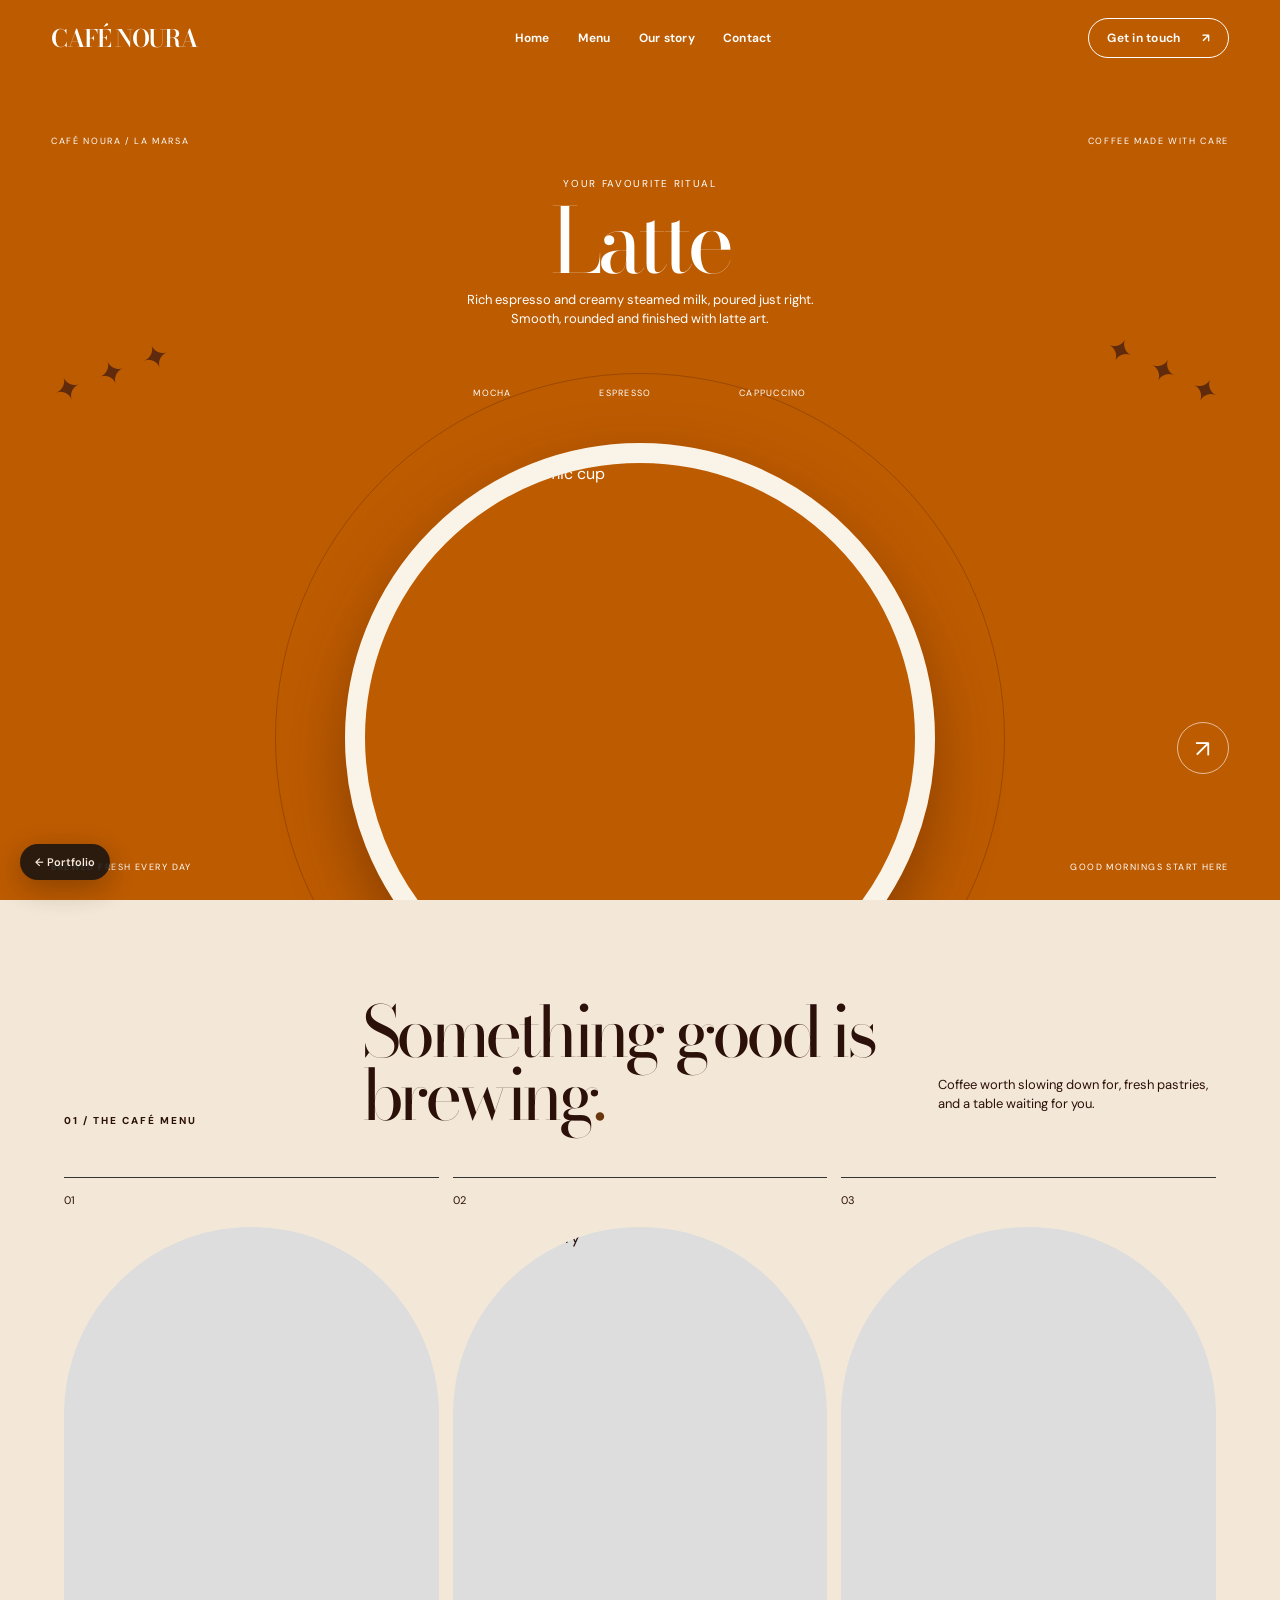
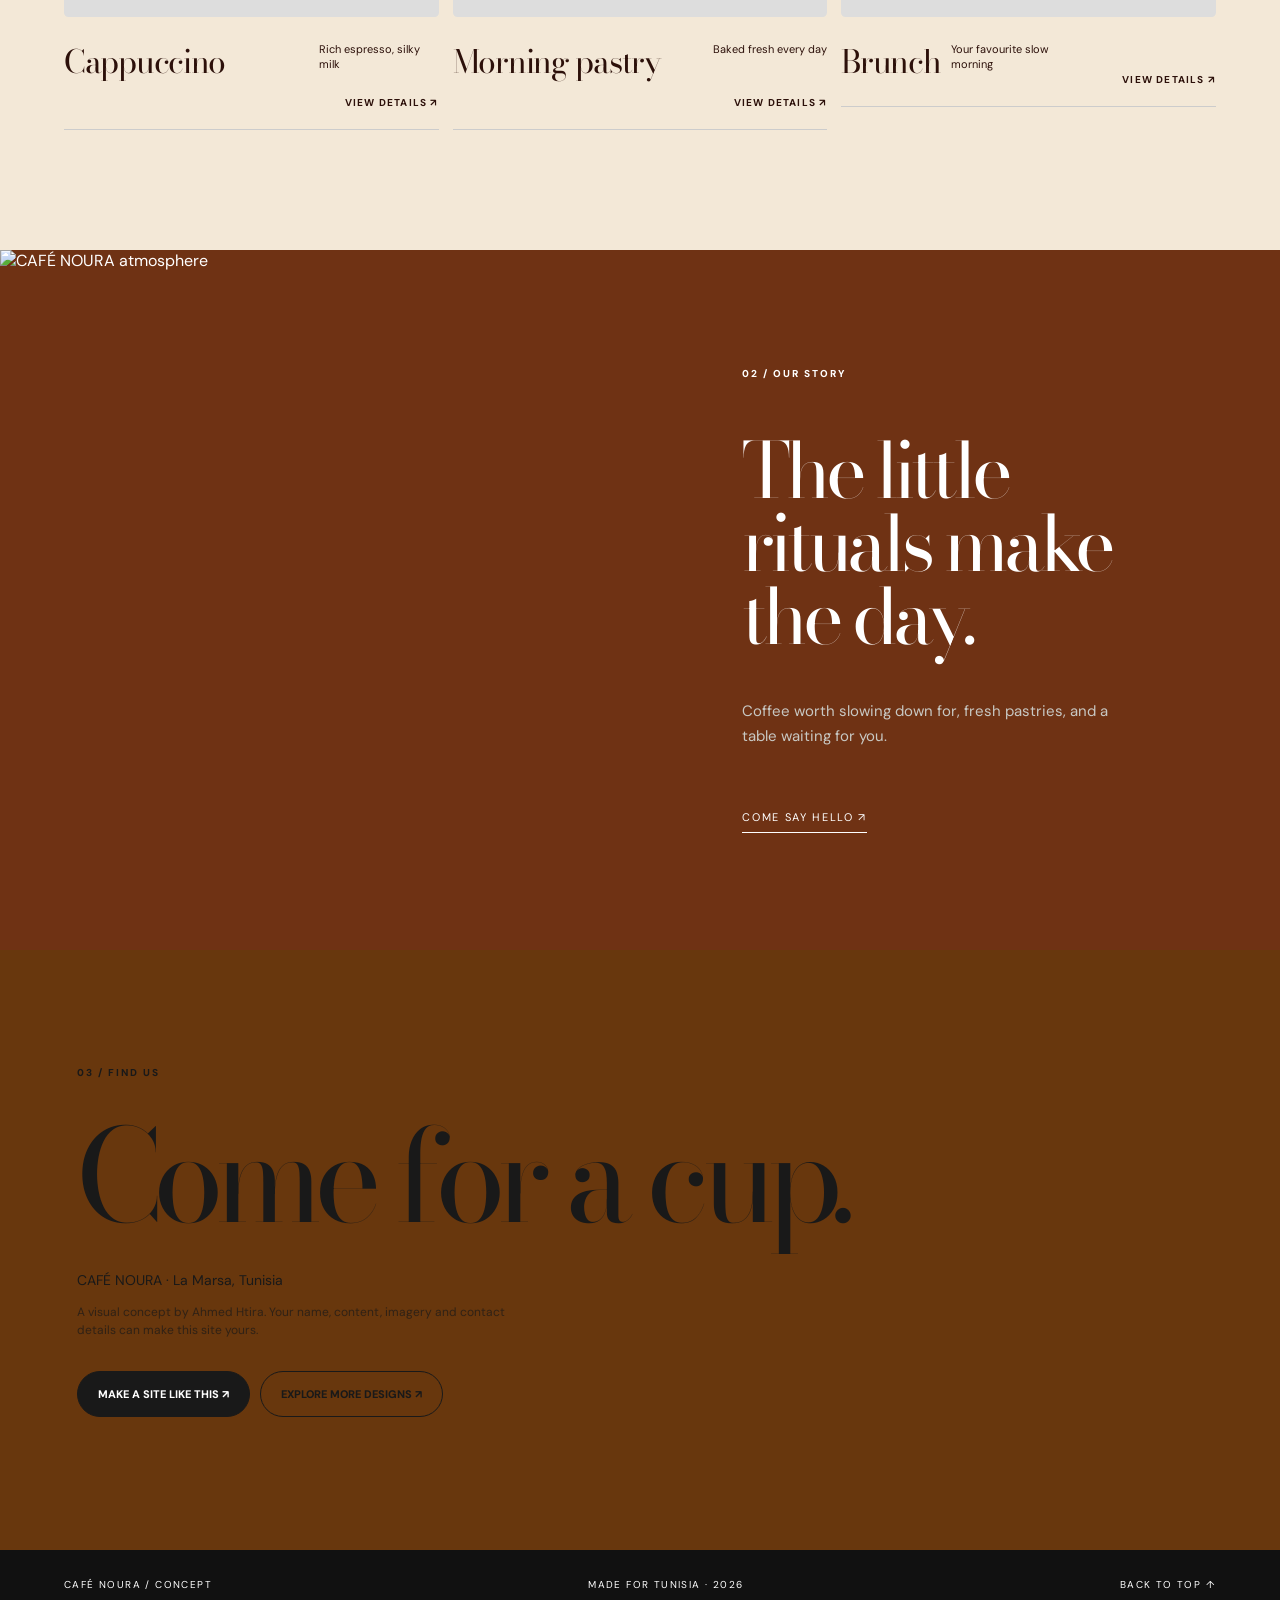
==== commit ce337ac9: "Polish card imagery, contact paths, and dialog layouts" ====
--- a/demo.html
+++ b/demo.html
@@ -11,16 +11,16 @@
   <link href="https://fonts.googleapis.com/css2?family=Archivo+Black&family=Bodoni+Moda:ital,opsz,wght@0,6..96,400;1,6..96,400&family=DM+Sans:wght@400;500;600;700;800;900&display=swap" rel="stylesheet">
   <link rel="stylesheet" href="demo-v2.css?v=6">
   <link rel="stylesheet" href="motion-v3.css?v=7">
-  <link rel="stylesheet" href="business-v3.css?v=6">
-  <link rel="stylesheet" href="reference-v8.css?v=9">
+  <link rel="stylesheet" href="business-v3.css?v=10">
+  <link rel="stylesheet" href="reference-v8.css?v=10">
 </head>
 <body>
   <a class="back-portfolio" href="index.html#work">← Portfolio</a>
   <main id="app"></main>
-  <script src="data-v2.js?v=9"></script>
-  <script src="demo-v2.js?v=7"></script>
-  <script src="business-v3.js?v=6"></script>
-  <script src="reference-v8.js?v=9"></script>
+  <script src="data-v2.js?v=10"></script>
+  <script src="demo-v2.js?v=10"></script>
+  <script src="business-v3.js?v=10"></script>
+  <script src="reference-v8.js?v=10"></script>
   <script src="motion-v3.js?v=6"></script>
 </body>
 </html>
--- a/business-v3.css
+++ b/business-v3.css
@@ -15,11 +15,13 @@
 .design-bruta .detail-section{background:#f7e9cc;color:#a92e22}.design-bruta .detail-heading h2{font-family:"Archivo Black",sans-serif;font-size:clamp(55px,6vw,100px);letter-spacing:-.08em}.design-bruta .card-media{border-radius:50%}
 .design-bocado .detail-section{background:#f4b897;color:#183920}.design-bocado .card-media{border-radius:45% 45% 4px 4px}
 .design-aether .detail-section{background:#e1e1e1}.design-aether .detail-grid{grid-template-columns:repeat(4,1fr)}.design-aether .card-media{height:340px;background:#c8c8c8}
+.contact-section .concept-email{background:#191919;color:#fff;border-color:#191919;margin-right:10px}
+.contact-section .concept-email:hover{background:transparent;color:#191919}
 .concept-dialog{border:0;padding:0;background:#f6f2eb;color:#171714;width:min(880px,90vw);max-height:85svh;box-shadow:0 30px 100px #0009;overflow:visible}
 .concept-dialog::backdrop{background:#080808b9;backdrop-filter:blur(9px)}
 .concept-dialog[open]{display:grid;grid-template-columns:1fr 1fr;animation:dialogIn .35s both}
 @keyframes dialogIn{from{opacity:0;transform:translateY(30px) scale(.97)}to{opacity:1;transform:none}}
 .dialog-close{position:absolute;z-index:5;right:13px;top:13px;width:42px;height:42px;border:0;border-radius:50%;background:#111;color:#fff;font-size:27px;cursor:pointer}
 .dialog-image{min-height:500px;background-size:cover;background-position:center}
-.dialog-copy{padding:8%;display:flex;flex-direction:column;justify-content:center}.dialog-copy small{font-size:10px;letter-spacing:.2em}.dialog-copy h2{font:400 clamp(48px,6vw,88px)/.95 "Bodoni Moda",serif;letter-spacing:-.07em;margin:35px 0 20px}.dialog-copy p{font-size:14px;line-height:1.7;max-width:300px}.dialog-copy a{align-self:flex-start;margin-top:40px;border-bottom:1px solid;padding-bottom:8px;font-size:11px;letter-spacing:.13em}
+.dialog-copy{padding:8%;display:flex;flex-direction:column;justify-content:center;min-width:0}.dialog-copy small{font-size:10px;letter-spacing:.2em}.dialog-copy h2{font:400 clamp(42px,4.5vw,68px)/.98 "Bodoni Moda",serif;letter-spacing:-.07em;margin:35px 0 20px;overflow-wrap:break-word}.dialog-copy p{font-size:14px;line-height:1.7;max-width:300px}.dialog-copy a{align-self:flex-start;margin-top:40px;border-bottom:1px solid;padding-bottom:8px;font-size:11px;letter-spacing:.13em}
 @media(max-width:700px){.design-aura .detail-grid,.design-aether .detail-grid{grid-template-columns:1fr}.design-aether .card-media{height:370px}.concept-dialog[open]{display:block;overflow:auto}.dialog-image{min-height:260px;height:33vh}.dialog-copy{padding:25px}.dialog-copy h2{font-size:58px;margin:18px 0}.dialog-copy a{margin-top:15px}}
--- a/reference-v8.css
+++ b/reference-v8.css
@@ -13,7 +13,7 @@
 .hero-aura.reference-layout .brand{font:500 21px "DM Sans",sans-serif;letter-spacing:-.05em}
 .ref-aura-kicker{position:absolute;z-index:3;top:16%;left:4%;right:4%;display:flex;justify-content:space-between;font-size:10px;letter-spacing:.16em}
 .hero-aura.reference-layout .ref-aura-name{position:absolute;z-index:4;inset:24% 2% auto;text-align:left;font:300 clamp(88px,12vw,190px)/.82 "DM Sans",sans-serif;letter-spacing:-.095em;color:#fff;pointer-events:none}
-.ref-aura-name span{display:block}.ref-aura-name span:last-child{text-align:right;margin-top:8%}
+.ref-aura-name span{display:block}.ref-aura-name span:last-child{text-align:right;margin-top:3%}
 .ref-aura-info{position:absolute;z-index:6;left:4%;bottom:12%;font-size:13px;line-height:1.5;max-width:240px}
 .ref-aura-info a{display:inline-block;margin-top:18px;border-bottom:1px solid #fff;padding-bottom:6px;font-size:10px;letter-spacing:.12em}
 .ref-aura-note{position:absolute;z-index:4;top:18%;right:4%;max-width:210px;text-align:right;font-size:12px;line-height:1.55}
@@ -32,8 +32,8 @@
 .ref-brasa-title small{font-size:10px;letter-spacing:.17em}
 .hero-brasa.reference-layout .ref-brasa-title h1{position:static;font:400 clamp(62px,7vw,118px)/1 "Bodoni Moda",serif;letter-spacing:-.06em;margin:4px 0}
 .ref-brasa-title p{font-size:13px;line-height:1.5}
-.ref-brasa-orbit{position:absolute;left:50%;top:76%;width:min(68vw,730px);aspect-ratio:1;border:1px solid #7833027a;border-radius:50%;transform:translate(-50%,-50%);display:flex;justify-content:space-around;padding:13px 12%;font-size:9px;letter-spacing:.14em}
-.ref-brasa-cup{position:absolute;z-index:4;top:76%;left:50%;width:min(51vw,590px);aspect-ratio:1;transform:translate(-50%,-50%);border:20px solid #faf3e7;border-radius:50%;overflow:hidden;box-shadow:0 28px 60px #58230080}
+.ref-brasa-orbit{position:absolute;left:50%;top:82%;width:min(68vw,730px);aspect-ratio:1;border:1px solid #7833027a;border-radius:50%;transform:translate(-50%,-50%);display:flex;justify-content:space-around;padding:13px 12%;font-size:9px;letter-spacing:.14em}
+.ref-brasa-cup{position:absolute;z-index:4;top:82%;left:50%;width:min(51vw,590px);aspect-ratio:1;transform:translate(-50%,-50%);border:20px solid #faf3e7;border-radius:50%;overflow:hidden;box-shadow:0 28px 60px #58230080}
 .ref-brasa-cup img{width:100%;height:100%;object-fit:cover;object-position:center}
 .ref-brasa-beans{position:absolute;z-index:5;top:39%;color:#602b0c;font-size:32px;letter-spacing:.2em;transform:rotate(-20deg)}
 .beans-left{left:4%}.beans-right{right:4%;transform:rotate(25deg)}
@@ -66,7 +66,7 @@
 .hero-ripe.reference-layout .ref-ripe-left h1{font:800 clamp(35px,3.6vw,60px)/.98 "DM Sans",sans-serif;letter-spacing:-.07em;margin:14px 0}
 .ref-ripe-left p,.ref-ripe-right p{font-size:13px;line-height:1.55;max-width:300px}
 .ref-ripe-left a{display:inline-block;margin-top:24px;border-radius:30px;background:#fff3d7;color:#3d2b14;padding:13px 19px;font-size:10px;font-weight:800}
-.ref-ripe-product{position:absolute;z-index:4;left:33%;top:20%;width:34%;height:80%;overflow:hidden;mask-image:radial-gradient(ellipse 73% 83% at 50% 51%,#000 60%,transparent 100%);filter:hue-rotate(var(--ripe-hue)) drop-shadow(0 25px 30px #2c160c8a)}
+.ref-ripe-product{position:absolute;z-index:4;left:33%;top:20%;width:34%;height:80%;overflow:hidden;border-radius:48% 48% 0 0;filter:hue-rotate(var(--ripe-hue)) drop-shadow(0 25px 30px #2c160c8a)}
 .ref-ripe-product img{width:100%;height:100%;object-fit:cover;object-position:center}
 .hero-ripe.reference-layout .ref-ripe-right h2{font:800 clamp(27px,2.8vw,47px)/1 "DM Sans",sans-serif;letter-spacing:-.06em;margin-bottom:14px}
 .ref-ripe-flavours{display:grid;grid-template-columns:repeat(4,1fr);gap:5px;margin-top:35px}
@@ -138,7 +138,7 @@
   .hero-aura.reference-layout .ref-aura-name{top:26%;font-size:18vw}.ref-aura-name span:last-child{margin-top:55%}
   .ref-aura-info{bottom:11%;font-size:10px}.ref-aura-note{display:none}.ref-aura-progress{width:75px;height:75px;right:5%;bottom:7%}.ref-aura-progress strong{font-size:20px}.ref-aura-progress span{font-size:6px}
   .ref-aura-hotspots button:nth-child(1){top:45%}.ref-aura-hotspots button:nth-child(2){top:58%}
-  .ref-brasa-title{top:16%}.ref-brasa-title p{font-size:10px;padding:0 8%}.ref-brasa-orbit{width:112vw;top:73%}.ref-brasa-cup{width:92vw;top:73%;border-width:12px}
+  .ref-brasa-title{top:16%}.ref-brasa-title p{font-size:10px;padding:0 8%}.ref-brasa-orbit{width:112vw;top:78%}.ref-brasa-cup{width:92vw;top:78%;border-width:12px}
   .ref-brasa-beans{font-size:18px;top:43%}.ref-brasa-top{display:none}
   .hero-bruma.reference-layout .brand-nav{right:0}.ref-bruma-editorial{display:block}.ref-bruma-stage{height:73%}.ref-bruma-stage>img{top:13%;left:14%;width:72%}.ref-bruma-ghost{font-size:22vw;top:28%}.ref-bruma-stage-foot{bottom:6%}.hero-bruma.reference-layout .ref-bruma-stage-foot h1{font-size:34px}.ref-bruma-stage-foot span{display:none}.ref-bruma-stage-foot a{font-size:8px}
   .ref-bruma-shop{height:27%;padding:10px 4%;display:flex;gap:10px;align-items:center}.ref-bruma-shop h2{display:none}.ref-bruma-shop button{min-width:33%;grid-template-columns:35px 1fr;grid-template-rows:1fr 1fr;height:100%;padding:4px;gap:4px}.ref-bruma-shop button>span{display:none}.ref-bruma-shop button img{width:35px;height:65px}.ref-bruma-shop button strong{font-size:8px}.ref-bruma-shop button small{font-size:6px}
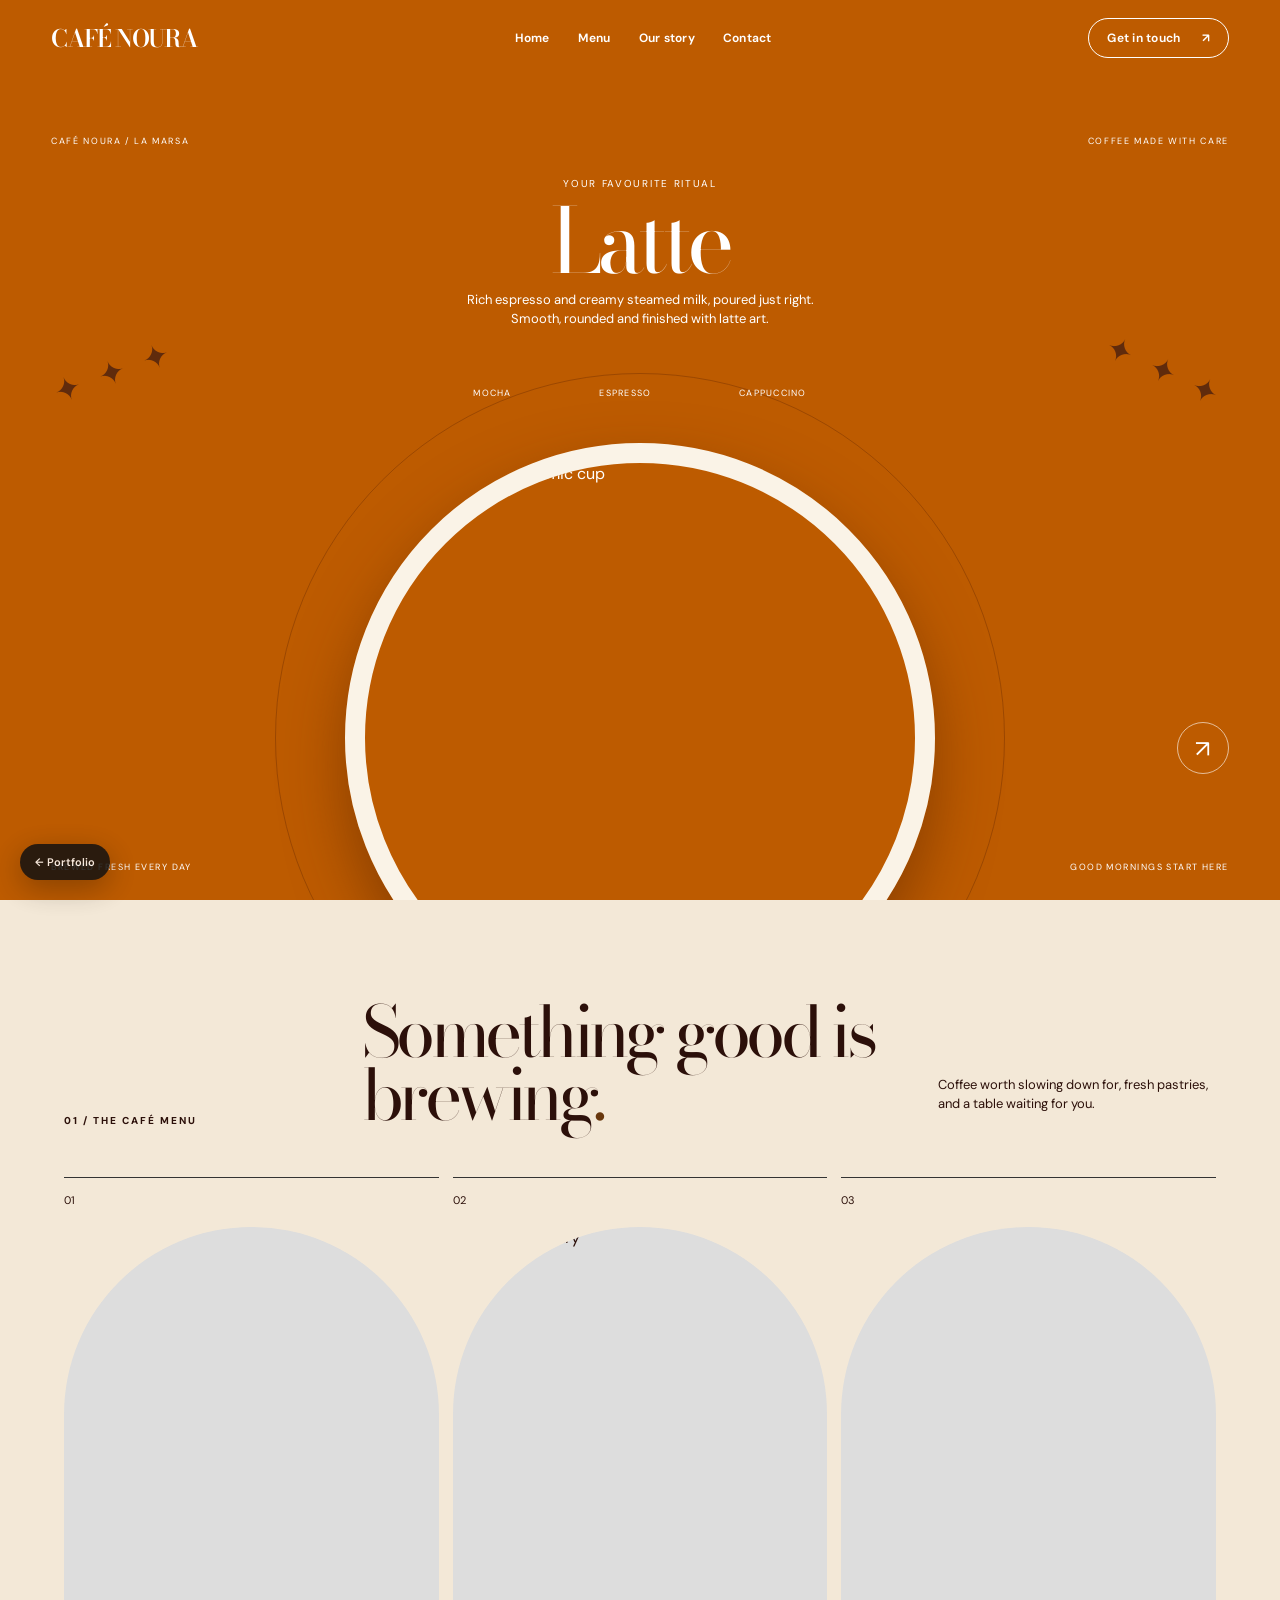
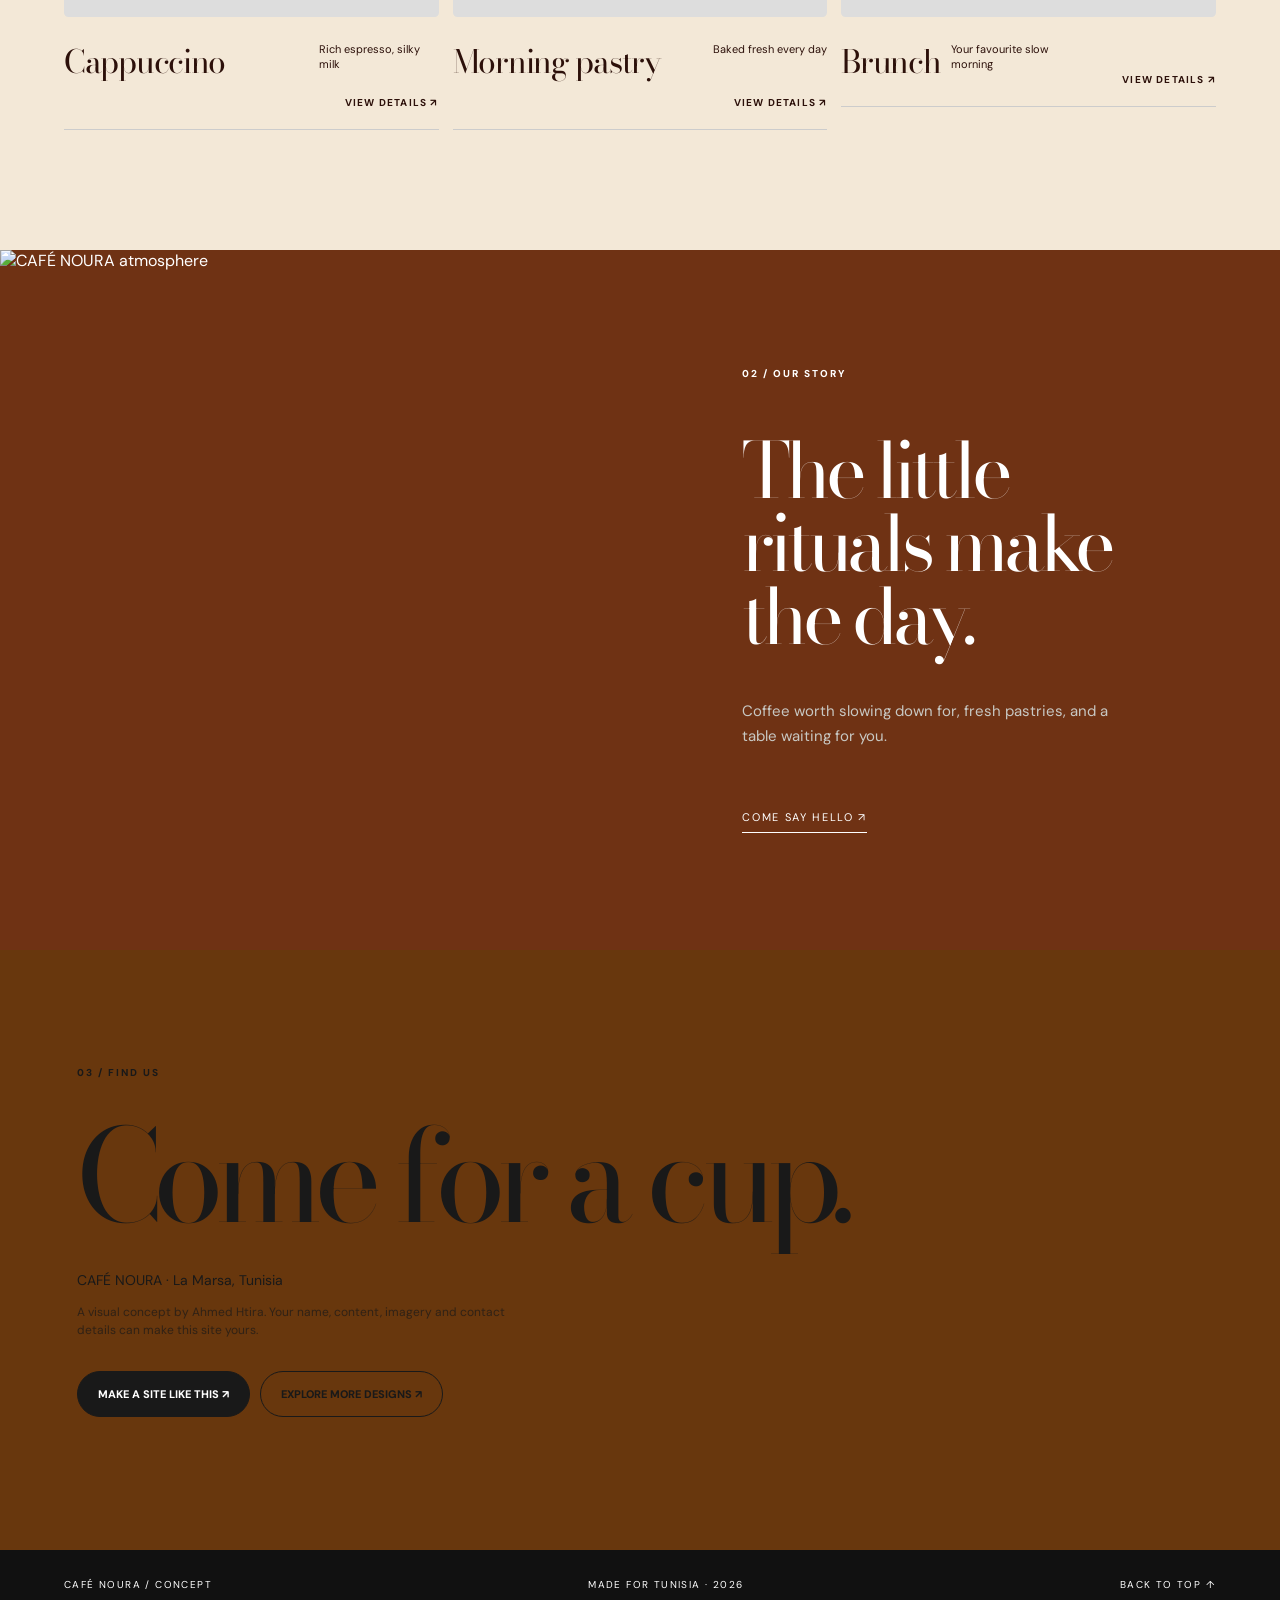
==== commit d3f75608: "Finish image set and immediate hero rendering" ====
--- a/demo.html
+++ b/demo.html
@@ -11,16 +11,16 @@
   <link href="https://fonts.googleapis.com/css2?family=Archivo+Black&family=Bodoni+Moda:ital,opsz,wght@0,6..96,400;1,6..96,400&family=DM+Sans:wght@400;500;600;700;800;900&display=swap" rel="stylesheet">
   <link rel="stylesheet" href="demo-v2.css?v=6">
   <link rel="stylesheet" href="motion-v3.css?v=7">
-  <link rel="stylesheet" href="business-v3.css?v=10">
-  <link rel="stylesheet" href="reference-v8.css?v=10">
+  <link rel="stylesheet" href="business-v3.css?v=11">
+  <link rel="stylesheet" href="reference-v8.css?v=11">
 </head>
 <body>
   <a class="back-portfolio" href="index.html#work">← Portfolio</a>
   <main id="app"></main>
-  <script src="data-v2.js?v=10"></script>
-  <script src="demo-v2.js?v=10"></script>
-  <script src="business-v3.js?v=10"></script>
-  <script src="reference-v8.js?v=10"></script>
+  <script src="data-v2.js?v=11"></script>
+  <script src="demo-v2.js?v=11"></script>
+  <script src="business-v3.js?v=11"></script>
+  <script src="reference-v8.js?v=11"></script>
   <script src="motion-v3.js?v=6"></script>
 </body>
 </html>
--- a/reference-v8.css
+++ b/reference-v8.css
@@ -1,6 +1,7 @@
 /* Independent compositions based on the visual direction of the selected references. */
 .reference-layout{height:100svh;min-height:640px;max-height:1080px}
 .reference-layout .brand-nav{z-index:20}
+.reference-layout .brand-nav,.reference-layout h1{animation:none!important}
 .reference-layout h1,.reference-layout h2,.reference-layout p{margin:0}
 .reference-layout button{cursor:pointer}
 .reference-layout a:focus-visible,.reference-layout button:focus-visible{outline:3px solid #fff;outline-offset:4px}
